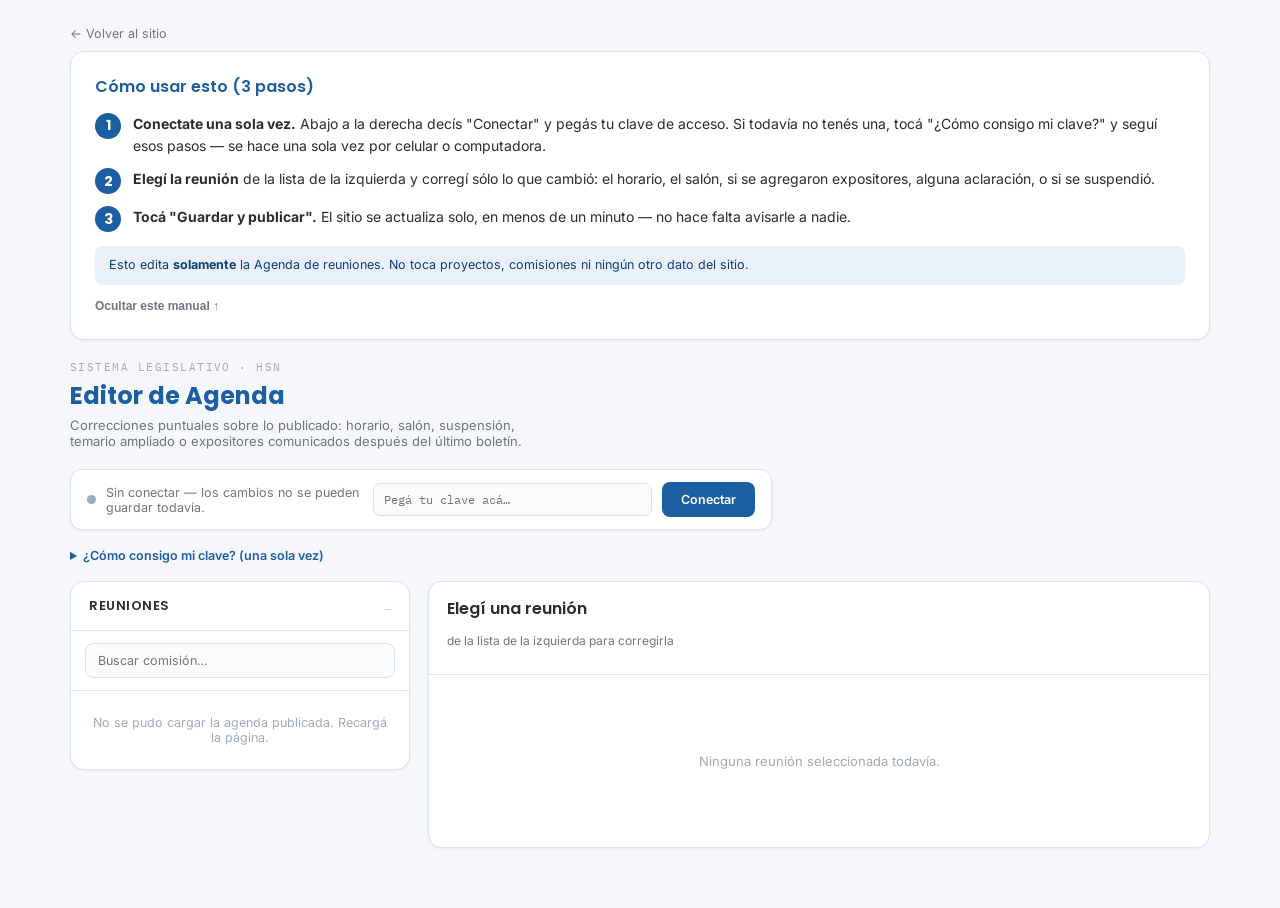
==== editor.html @ 6c1746e4 "feat(agenda): editor.html para corregir la agenda sin tocar código, sin pasar por Claude - data/agen" ====
<!DOCTYPE html>
<html lang="es">
<head>
<meta charset="UTF-8">
<meta name="viewport" content="width=device-width, initial-scale=1.0">
<title>Editor de Agenda &middot; HSN</title>
<link rel="stylesheet" href="https://fonts.googleapis.com/css2?family=Poppins:wght@600;700&family=Inter:wght@400;500;600&family=IBM+Plex+Mono:wght@500&display=swap">
<style>
:root{
  --bg:#F5F7FA;
  --surface:#FFFFFF;
  --surface-2:#FAFBFD;
  --border:#D6E4F0;
  --text:#2C2C2C;
  --text-muted:#6b7785;
  --text-faint:#9aacbd;
  --accent:#1B5EA2;
  --accent-soft:#EAF0FA;
  --accent-strong:#0d3f73;
  --warn:#C2650C;
  --warn-soft:#FBEADD;
  --ok:#0d7a4a;
  --ok-soft:#DCF0E8;
  --danger:#b42318;
  --danger-soft:#FBE7E5;
  --shadow:0 1px 3px rgba(20,40,70,0.06);
  --shadow-lift:0 10px 30px -14px rgba(20,50,90,0.28);
}
*{box-sizing:border-box}
body{background:var(--bg);color:var(--text);font-family:'Inter',system-ui,sans-serif;margin:0}
.wrap{max-width:1180px;margin:0 auto;padding:22px 20px 60px}

/* ── Manual (MUY sencillo) ── */
.manual{background:var(--surface);border:1px solid var(--border);border-radius:14px;padding:22px 24px;box-shadow:var(--shadow);margin-bottom:20px}
.manual h2{font-family:'Poppins',sans-serif;font-size:16px;font-weight:600;color:var(--accent);margin:0 0 14px}
.manual-steps{list-style:none;margin:0;padding:0;display:flex;flex-direction:column;gap:12px}
.manual-steps li{display:flex;gap:12px;align-items:flex-start;font-size:14px;line-height:1.55}
.manual-num{font-family:'Poppins',sans-serif;font-weight:700;font-size:14px;color:#fff;background:var(--accent);width:26px;height:26px;border-radius:50%;display:flex;align-items:center;justify-content:center;flex-shrink:0}
.manual-steps b{color:var(--text)}
.manual-steps a{color:var(--accent);font-weight:600}
.manual-note{margin-top:14px;padding:10px 14px;background:var(--accent-soft);border-radius:8px;font-size:12.5px;color:var(--accent-strong);line-height:1.5}
.manual-collapse{margin-top:10px;background:none;border:none;color:var(--text-muted);font-size:12px;font-weight:600;cursor:pointer;padding:4px 0}

/* ── Header ── */
.topbar{display:flex;align-items:flex-start;justify-content:space-between;gap:20px;flex-wrap:wrap;margin-bottom:18px}
.brand-eyebrow{font-family:'IBM Plex Mono',monospace;font-size:10.5px;letter-spacing:.14em;text-transform:uppercase;color:var(--text-faint);margin:0 0 4px}
h1{font-family:'Poppins',sans-serif;font-size:24px;font-weight:700;color:var(--accent);margin:0 0 4px}
.subtitle{font-size:13px;color:var(--text-muted);margin:0;max-width:60ch}

/* ── Conexión ── */
.conn-box{background:var(--surface);border:1px solid var(--border);border-radius:12px;padding:12px 16px;box-shadow:var(--shadow);display:flex;align-items:center;gap:10px;flex-wrap:wrap;min-width:280px}
.conn-dot{width:9px;height:9px;border-radius:50%;background:var(--text-faint);flex-shrink:0}
.conn-dot.on{background:var(--ok);box-shadow:0 0 0 3px var(--ok-soft)}
.conn-dot.err{background:var(--danger);box-shadow:0 0 0 3px var(--danger-soft)}
.conn-text{font-size:12.5px;color:var(--text-muted);flex:1}
.conn-text b{color:var(--text)}
.conn-box input[type=password]{flex:1;min-width:180px;padding:8px 10px;border:1.5px solid var(--border);border-radius:7px;font-family:'IBM Plex Mono',monospace;font-size:12px;background:var(--surface-2);color:var(--text)}
.conn-box .btn{white-space:nowrap}
.conn-forget{background:none;border:none;color:var(--text-faint);font-size:11px;text-decoration:underline;cursor:pointer}

/* ── Layout ── */
.board{display:grid;grid-template-columns:340px 1fr;gap:18px;align-items:start}
@media(max-width:880px){.board{grid-template-columns:1fr}}
.panel{background:var(--surface);border:1px solid var(--border);border-radius:14px;box-shadow:var(--shadow);overflow:hidden}
.panel-head{padding:14px 18px;border-bottom:1px solid var(--border);display:flex;align-items:center;justify-content:space-between;gap:10px}
.panel-head h2{font-family:'Poppins',sans-serif;font-size:13px;font-weight:600;color:var(--text);margin:0;text-transform:uppercase;letter-spacing:.04em}
.panel-count{font-family:'IBM Plex Mono',monospace;font-size:11px;color:var(--text-faint)}

.search-row{padding:12px 14px;border-bottom:1px solid var(--border)}
.search-row input{width:100%;padding:9px 12px;border:1.5px solid var(--border);border-radius:8px;background:var(--surface-2);color:var(--text);font-family:inherit;font-size:12.5px;outline:none}
.search-row input:focus{border-color:var(--accent)}
.rlist{max-height:640px;overflow-y:auto}
.rgroup-label{font-size:10px;font-weight:700;text-transform:uppercase;letter-spacing:.08em;color:var(--text-faint);padding:12px 16px 6px}
.ritem{width:100%;text-align:left;background:none;border:none;border-left:3px solid transparent;padding:10px 16px 10px 13px;cursor:pointer;display:flex;flex-direction:column;gap:4px;font-family:inherit;color:var(--text)}
.ritem:hover{background:var(--surface-2)}
.ritem.active{background:var(--accent-soft);border-left-color:var(--accent)}
.ritem-top{display:flex;align-items:center;justify-content:space-between;gap:8px}
.ritem-hora{font-family:'IBM Plex Mono',monospace;font-size:11.5px;font-weight:500;color:var(--text-muted)}
.ritem.active .ritem-hora{color:var(--accent)}
.ritem-com{font-size:12.5px;font-weight:600;line-height:1.3}
.chip{display:inline-flex;align-items:center;gap:4px;font-size:9.5px;font-weight:700;text-transform:uppercase;letter-spacing:.03em;padding:2px 7px;border-radius:20px;white-space:nowrap;flex-shrink:0}
.chip-pend{background:var(--warn-soft);color:var(--warn)}
.chip-ok{background:var(--ok-soft);color:var(--ok)}
.chip-live{background:var(--accent-soft);color:var(--accent)}
.chip-dot{width:5px;height:5px;border-radius:50%;background:currentColor}
.list-empty{padding:24px 16px;text-align:center;font-size:12.5px;color:var(--text-faint)}

.editor-head{display:flex;align-items:flex-start;justify-content:space-between;gap:14px;flex-wrap:wrap}
.editor-title{font-family:'Poppins',sans-serif;font-size:16px;font-weight:600;color:var(--text);margin:0 0 3px}
.editor-meta{font-size:12px;color:var(--text-muted)}
.editor-meta code{font-family:'IBM Plex Mono',monospace;background:var(--surface-2);border:1px solid var(--border);border-radius:5px;padding:1px 6px;font-size:11px}
.editor-body{padding:18px}
.editor-placeholder{padding:60px 24px;text-align:center;color:var(--text-faint);font-size:13px}
.field-grid{display:grid;grid-template-columns:1fr 1fr;gap:14px 16px;margin-bottom:18px}
@media(max-width:560px){.field-grid{grid-template-columns:1fr}}
.field{display:flex;flex-direction:column;gap:6px}
.field.span2{grid-column:1/-1}
.field label{font-size:11px;font-weight:700;text-transform:uppercase;letter-spacing:.05em;color:var(--text-muted);display:flex;align-items:center;gap:6px}
.field .was{font-family:'IBM Plex Mono',monospace;font-weight:400;text-transform:none;letter-spacing:0;color:var(--text-faint);font-size:10.5px}
.field input[type=text],.field input[type=time],.field textarea,.field select{width:100%;padding:9px 11px;border:1.5px solid var(--border);border-radius:8px;background:var(--surface-2);color:var(--text);font-family:inherit;font-size:13px;outline:none;transition:border-color .15s}
.field input:focus,.field textarea:focus,.field select:focus{border-color:var(--accent)}
.field textarea{resize:vertical;min-height:64px;line-height:1.5;font-family:inherit}
.field-hint{font-size:10.5px;color:var(--text-faint)}

.toggle-row{display:flex;align-items:center;justify-content:space-between;background:var(--surface-2);border:1.5px solid var(--border);border-radius:10px;padding:11px 14px}
.toggle-row.danger-active{background:var(--danger-soft);border-color:var(--danger)}
.toggle-label{font-size:13px;font-weight:600}
.toggle-sub{font-size:11px;color:var(--text-muted);margin-top:2px}
.switch{position:relative;width:38px;height:22px;flex-shrink:0}
.switch input{opacity:0;width:0;height:0}
.switch-track{position:absolute;inset:0;background:var(--border);border-radius:20px;cursor:pointer;transition:background .15s}
.switch-track::after{content:'';position:absolute;width:16px;height:16px;left:3px;top:3px;background:var(--surface);border-radius:50%;transition:transform .15s;box-shadow:0 1px 2px rgba(0,0,0,0.25)}
.switch input:checked+.switch-track{background:var(--danger)}
.switch input:checked+.switch-track::after{transform:translateX(16px)}

.diff-box{background:var(--surface-2);border:1px dashed var(--border);border-radius:10px;padding:12px 14px;margin-bottom:16px;font-size:12px}
.diff-title{font-size:10px;font-weight:700;text-transform:uppercase;letter-spacing:.06em;color:var(--text-faint);margin-bottom:8px}
.diff-row{display:flex;gap:8px;align-items:baseline;padding:3px 0;font-family:'IBM Plex Mono',monospace;font-size:11.5px;flex-wrap:wrap}
.diff-row .k{color:var(--text-muted);min-width:80px;flex-shrink:0}
.diff-old{color:var(--danger);text-decoration:line-through;opacity:.75}
.diff-new{color:var(--ok);font-weight:600}
.diff-empty{color:var(--text-faint);font-style:italic}

.editor-actions{display:flex;align-items:center;gap:10px;justify-content:flex-end;padding-top:14px;border-top:1px solid var(--border);flex-wrap:wrap}
.save-status{font-size:12px;color:var(--text-muted);margin-right:auto}
.save-status.err{color:var(--danger);font-weight:600}
.save-status.ok{color:var(--ok);font-weight:600}
.btn{font-family:inherit;font-size:12.5px;font-weight:600;padding:9px 18px;border-radius:8px;cursor:pointer;border:1.5px solid transparent;transition:all .15s}
.btn-ghost{background:none;border-color:var(--border);color:var(--text-muted)}
.btn-ghost:hover{border-color:var(--text-faint);color:var(--text)}
.btn-primary{background:var(--accent);color:#fff}
.btn-primary:hover{background:var(--accent-strong)}
.btn-primary:disabled{background:var(--border);color:var(--text-faint);cursor:not-allowed}

.toast{position:fixed;left:50%;bottom:26px;transform:translateX(-50%) translateY(20px);background:var(--accent-strong);color:#fff;padding:12px 20px;border-radius:10px;font-size:13px;font-weight:600;box-shadow:var(--shadow-lift);opacity:0;pointer-events:none;transition:all .25s;display:flex;align-items:center;gap:10px;z-index:50;max-width:90vw}
.toast.show{opacity:1;transform:translateX(-50%) translateY(0)}
.toast.err{background:var(--danger)}
.toast-dot{width:7px;height:7px;border-radius:50%;background:#8DE38F;flex-shrink:0}
.toast.err .toast-dot{background:#fff}

.back-link{display:inline-flex;align-items:center;gap:6px;font-size:12.5px;color:var(--text-muted);text-decoration:none;margin-bottom:10px}
.back-link:hover{color:var(--accent)}
</style>
</head>
<body>
<div class="wrap">

  <a class="back-link" href="index.html">&larr; Volver al sitio</a>

  <div class="manual" id="manual">
    <h2>Cómo usar esto (3 pasos)</h2>
    <ol class="manual-steps">
      <li><span class="manual-num">1</span><div><b>Conectate una sola vez.</b> Abajo a la derecha decís "Conectar" y pegás tu clave de acceso. Si todavía no tenés una, tocá "¿Cómo consigo mi clave?" y seguí esos pasos — se hace una sola vez por celular o computadora.</div></li>
      <li><span class="manual-num">2</span><div><b>Elegí la reunión</b> de la lista de la izquierda y corregí sólo lo que cambió: el horario, el salón, si se agregaron expositores, alguna aclaración, o si se suspendió.</div></li>
      <li><span class="manual-num">3</span><div><b>Tocá "Guardar y publicar".</b> El sitio se actualiza solo, en menos de un minuto — no hace falta avisarle a nadie.</div></li>
    </ol>
    <div class="manual-note">Esto edita <b>solamente</b> la Agenda de reuniones. No toca proyectos, comisiones ni ningún otro dato del sitio.</div>
    <button class="manual-collapse" id="manual-toggle">Ocultar este manual &uarr;</button>
  </div>

  <div class="topbar">
    <div>
      <p class="brand-eyebrow">Sistema Legislativo · HSN</p>
      <h1>Editor de Agenda</h1>
      <p class="subtitle">Correcciones puntuales sobre lo publicado: horario, salón, suspensión, temario ampliado o expositores comunicados después del último boletín.</p>
    </div>
    <div class="conn-box" id="conn-box">
      <span class="conn-dot" id="conn-dot"></span>
      <span class="conn-text" id="conn-text">Sin conectar &mdash; los cambios no se pueden guardar todavía.</span>
      <input type="password" id="conn-token" placeholder="Pegá tu clave acá…">
      <button class="btn btn-primary" id="conn-btn">Conectar</button>
    </div>
  </div>

  <details style="margin-bottom:18px">
    <summary style="cursor:pointer;font-size:12.5px;color:var(--accent);font-weight:600">¿Cómo consigo mi clave? (una sola vez)</summary>
    <div style="background:var(--surface);border:1px solid var(--border);border-radius:12px;padding:16px 20px;margin-top:8px;font-size:13px;line-height:1.7">
      <ol style="margin:0;padding-left:18px">
        <li>Pedile a Mariano el link para crear tu clave de acceso (o que te la genere y te la pase él mismo — es la forma más simple).</li>
        <li>Si te toca crearla vos: entrá a <a href="https://github.com/settings/personal-access-tokens/new" target="_blank" rel="noopener">github.com/settings/personal-access-tokens/new</a> con la cuenta de GitHub de Mariano, elegí "Only select repositories" &rarr; <code>hsn-sistema-legislativo</code>, y en Permissions &rarr; Contents elegí "Read and write". Generá la clave y copiala.</li>
        <li>Pegala arriba a la derecha, donde dice "Pegá tu clave acá", y tocá Conectar. Queda guardada sólo en este navegador — no se comparte con nadie ni con Claude.</li>
      </ol>
    </div>
  </details>

  <div class="board">

    <div class="panel">
      <div class="panel-head">
        <h2>Reuniones</h2>
        <span class="panel-count" id="rcount">&hellip;</span>
      </div>
      <div class="search-row">
        <input type="text" id="rsearch" placeholder="Buscar comisión…">
      </div>
      <div class="rlist" id="rlist"><div class="list-empty">Cargando agenda publicada&hellip;</div></div>
    </div>

    <div class="panel">
      <div class="panel-head editor-head" id="editor-head">
        <div>
          <p class="editor-title">Elegí una reunión</p>
          <p class="editor-meta">de la lista de la izquierda para corregirla</p>
        </div>
      </div>
      <div class="editor-body" id="editor-body">
        <div class="editor-placeholder">Ninguna reunión seleccionada todavía.</div>
      </div>
    </div>

  </div>

</div>

<div class="toast" id="toast"><span class="toast-dot"></span><span id="toast-text"></span></div>

<script>
var REPO_OWNER = 'bonifaciomariano';
var REPO_NAME = 'hsn-sistema-legislativo';
var REPO = REPO_OWNER + '/' + REPO_NAME;
var RAW_BASE = 'https://raw.githubusercontent.com/' + REPO + '/main/';
var API_BASE = 'https://api.github.com/repos/' + REPO + '/contents/';
var TOKEN_KEY = 'hsn_editor_token';
var AUTOR_KEY = 'hsn_editor_autor';

var reuniones = [];      // crudas, de data/agenda.json
var overridesData = null; // objeto completo de data/agenda_overrides.json (para reescribir)
var overridesIdx = {};    // clave -> override
var seleccion = null;     // reunión cruda seleccionada
var overridesSha = null;

function claveDe(r){ return (r.fecha||'') + '|' + (r.hora||'') + '|' + (r.comisiones||[]).join(','); }

function esc(s){
  return String(s==null?'':s).replace(/[&<>"']/g, function(c){
    return {'&':'&amp;','<':'&lt;','>':'&gt;','"':'&quot;',"'":'&#39;'}[c];
  });
}

/* ── Conexión (token guardado sólo en este navegador) ── */
function token(){ return localStorage.getItem(TOKEN_KEY) || ''; }
function setConn(state, text){
  var dot = document.getElementById('conn-dot');
  dot.className = 'conn-dot' + (state==='on'?' on':state==='err'?' err':'');
  document.getElementById('conn-text').textContent = text;
}
function refrescarConn(){
  var box = document.getElementById('conn-box');
  if(token()){
    box.querySelector('#conn-token').style.display='none';
    box.querySelector('#conn-btn').textContent='Olvidar clave';
    box.querySelector('#conn-btn').className='btn btn-ghost';
  }else{
    box.querySelector('#conn-token').style.display='';
    box.querySelector('#conn-btn').textContent='Conectar';
    box.querySelector('#conn-btn').className='btn btn-primary';
    setConn('off','Sin conectar — los cambios no se pueden guardar todavía.');
  }
}
document.getElementById('conn-btn').addEventListener('click', function(){
  if(token()){
    localStorage.removeItem(TOKEN_KEY);
    refrescarConn();
    return;
  }
  var t = document.getElementById('conn-token').value.trim();
  if(!t)return;
  setConn('off','Comprobando…');
  fetch('https://api.github.com/repos/' + REPO, {headers:{Authorization:'Bearer '+t}}).then(function(r){
    if(!r.ok)throw new Error('bad');
    localStorage.setItem(TOKEN_KEY, t);
    refrescarConn();
    setConn('on','Conectado. Ya podés guardar cambios.');
  }).catch(function(){
    setConn('err','Esa clave no funcionó. Revisala e intentá de nuevo.');
  });
});
refrescarConn();
if(token())setConn('on','Conectado. Ya podés guardar cambios.');

document.getElementById('manual-toggle').addEventListener('click', function(){
  var steps = document.querySelectorAll('#manual .manual-steps, #manual .manual-note');
  var hidden = steps[0].style.display==='none';
  steps.forEach(function(el){el.style.display = hidden?'':'none';});
  this.textContent = hidden ? 'Ocultar este manual ↑' : 'Mostrar el manual ↓';
});

/* ── Carga de datos publicados (lectura pública, sin token) ── */
function cargarDatos(){
  Promise.all([
    fetch(RAW_BASE + 'data/agenda.json', {cache:'no-store'}).then(function(r){return r.ok?r.json():{reuniones:[]}}),
    fetch(RAW_BASE + 'data/agenda_overrides.json', {cache:'no-store'}).then(function(r){return r.ok?r.json():{overrides:[]}})
  ]).then(function(res){
    var agenda = res[0];
    reuniones = (agenda && agenda.reuniones) || [];
    overridesData = res[1] && res[1].overrides ? res[1] : {overrides:[]};
    overridesIdx = {};
    overridesData.overrides.forEach(function(o){
      overridesIdx[claveDe(o)] = o;
    });
    renderLista();
  }).catch(function(err){
    document.getElementById('rlist').innerHTML = '<div class="list-empty">No se pudo cargar la agenda publicada. Recargá la página.</div>';
  });
}

function parseFechaDDMM(fecha){
  // 'DD/MM' -> Date del año en curso (suficiente para ordenar/agrupar)
  var p = (fecha||'').split('/');
  if(p.length!==2)return null;
  var d = new Date();
  d.setMonth(parseInt(p[1],10)-1, parseInt(p[0],10));
  d.setHours(0,0,0,0);
  return d;
}

function renderLista(){
  var q = (document.getElementById('rsearch').value||'').toLowerCase();
  var hoy = new Date(); hoy.setHours(0,0,0,0);
  var filtradas = reuniones.filter(function(r){
    if(!q)return true;
    var texto = (r.comisiones||[]).join(' ').toLowerCase();
    return texto.indexOf(q)>=0;
  });
  var futuras = [], pasadas = [];
  filtradas.forEach(function(r){
    var d = parseFechaDDMM(r.fecha);
    (d && d<hoy ? pasadas : futuras).push(r);
  });
  futuras.sort(function(a,b){
    var da = parseFechaDDMM(a.fecha), db = parseFechaDDMM(b.fecha);
    if(da && db && da.getTime()!==db.getTime())return da-db;
    return (a.hora||'').localeCompare(b.hora||'');
  });
  pasadas.sort(function(a,b){
    var da = parseFechaDDMM(a.fecha), db = parseFechaDDMM(b.fecha);
    if(da && db && da.getTime()!==db.getTime())return db-da;
    return (a.hora||'').localeCompare(b.hora||'');
  });
  filtradas = futuras.concat(pasadas);
  document.getElementById('rcount').textContent = filtradas.length + (overridesData?(' · '+overridesData.overrides.length+' editadas'):'');

  var grupos = {};
  var orden = [];
  filtradas.forEach(function(r){
    var d = parseFechaDDMM(r.fecha);
    var label = d ? (d.getTime()===hoy.getTime() ? 'Hoy · '+r.fecha : (d<hoy ? 'Pasadas' : r.fecha)) : 'Sin fecha';
    if(!grupos[label]){grupos[label]=[];orden.push(label);}
    grupos[label].push(r);
  });

  var html = '';
  if(!filtradas.length)html = '<div class="list-empty">Sin resultados.</div>';
  orden.forEach(function(label){
    html += '<div class="rgroup-label">'+esc(label)+'</div>';
    grupos[label].forEach(function(r){
      var clave = claveDe(r);
      var o = overridesIdx[clave];
      var chip = o
        ? '<span class="chip chip-ok"><span class="chip-dot"></span>Editada</span>'
        : '<span class="chip chip-live"><span class="chip-dot"></span>Publicada</span>';
      var activa = seleccion && claveDe(seleccion)===clave;
      html += '<button class="ritem'+(activa?' active':'')+'" data-clave="'+esc(clave)+'">'
        +'<div class="ritem-top"><span class="ritem-hora">'+esc(o&&o.hora_nueva?o.hora_nueva:r.hora)+' h</span>'+chip+'</div>'
        +'<div class="ritem-com">'+esc((r.comisiones||[]).map(function(c){return titleCase(c)}).join(' · '))+'</div>'
        +'</button>';
    });
  });
  document.getElementById('rlist').innerHTML = html;
  document.querySelectorAll('.ritem').forEach(function(btn){
    btn.addEventListener('click', function(){ seleccionar(btn.getAttribute('data-clave')); });
  });
}
document.getElementById('rsearch').addEventListener('input', renderLista);

var TITLECASE_PARTICULAS = {'y':1,'e':1,'de':1,'del':1,'la':1,'las':1,'los':1};
function titleCase(s){
  s=(s||'').toLowerCase();
  return s.split(' ').map(function(w,i){
    var limpio = w.replace(/[.,;]/g,'');
    if(i>0 && TITLECASE_PARTICULAS[limpio])return w;
    return w.charAt(0).toUpperCase()+w.slice(1);
  }).join(' ');
}

function seleccionar(clave){
  seleccion = reuniones.find(function(r){return claveDe(r)===clave});
  renderLista();
  renderEditor();
}

function renderEditor(){
  if(!seleccion){
    document.getElementById('editor-head').innerHTML = '<div><p class="editor-title">Elegí una reunión</p><p class="editor-meta">de la lista de la izquierda para corregirla</p></div>';
    document.getElementById('editor-body').innerHTML = '<div class="editor-placeholder">Ninguna reunión seleccionada todavía.</div>';
    return;
  }
  var r = seleccion;
  var o = overridesIdx[claveDe(r)] || {};
  var coms = (r.comisiones||[]).map(titleCase).join(' · ');

  document.getElementById('editor-head').innerHTML =
    '<div><p class="editor-title">'+esc(coms)+'</p>'
    +'<p class="editor-meta">'+esc(r.dia||'')+' '+esc(r.fecha)+' &middot; publicada en <code>boletín '+esc(r.boletin_numero||'?')+'</code></p></div>';

  var salones = ['AZUL','ILLIA','FRONDIZI - MORENO','EVA PERÓN','C.P.M.'];
  if(r.salon && salones.indexOf(r.salon)<0)salones.unshift(r.salon);
  var salonOpts = '<option value="">(sin cambio — '+esc(r.salon||'?')+')</option>'
    + salones.map(function(s){return '<option value="'+esc(s)+'"'+(o.salon_nuevo===s?' selected':'')+'>'+esc(titleCase(s))+'</option>'}).join('');

  document.getElementById('editor-body').innerHTML =
    '<div class="field-grid">'
    +'<div class="field"><label>Hora <span class="was">— publicada: '+esc(r.hora)+'</span></label>'
    +'<input type="time" id="f-hora" value="'+esc(o.hora_nueva||'')+'"></div>'
    +'<div class="field"><label>Salón <span class="was">— publicado: '+esc(titleCase(r.salon||'?'))+'</span></label>'
    +'<select id="f-salon">'+salonOpts+'</select></div>'
    +'<div class="field span2"><label>Expositores agregados después del boletín</label>'
    +'<textarea id="f-exp" placeholder="Ej.: Lic. Nombre Apellido, cargo…">'+esc(o.expositores_extra||'')+'</textarea>'
    +'<span class="field-hint">Se agrega debajo de lo publicado, no lo reemplaza.</span></div>'
    +'<div class="field span2"><label>Aclaración / temario ampliado</label>'
    +'<textarea id="f-nota" placeholder="Texto libre que se muestra como aviso arriba del temario…">'+esc(o.nota||'')+'</textarea></div>'
    +'<div class="field span2"><div class="toggle-row" id="susp-row">'
    +'<div><div class="toggle-label">Marcar como suspendida</div>'
    +'<div class="toggle-sub">Se muestra tachada y no cuenta como reunión del día</div></div>'
    +'<label class="switch"><input type="checkbox" id="f-susp"'+(o.suspendida?' checked':'')+'><span class="switch-track"></span></label>'
    +'</div></div>'
    +'</div>'
    +'<div class="diff-box"><div class="diff-title">Se va a publicar</div><div id="diff-list"></div></div>'
    +'<div class="editor-actions">'
    +'<span class="save-status" id="save-status"></span>'
    +'<button class="btn btn-ghost" id="btn-cancel">Descartar cambios</button>'
    +'<button class="btn btn-primary" id="btn-save">Guardar y publicar</button>'
    +'</div>';

  document.getElementById('susp-row').classList.toggle('danger-active', !!o.suspendida);
  ['f-hora','f-salon','f-exp','f-nota','f-susp'].forEach(function(id){
    document.getElementById(id).addEventListener('input', actualizarDiff);
    document.getElementById(id).addEventListener('change', function(){
      if(id==='f-susp')document.getElementById('susp-row').classList.toggle('danger-active', this.checked);
      actualizarDiff();
    });
  });
  document.getElementById('btn-cancel').addEventListener('click', function(){ renderEditor(); });
  document.getElementById('btn-save').addEventListener('click', guardar);
  actualizarDiff();
}

function leerFormulario(){
  return {
    hora_nueva: document.getElementById('f-hora').value || null,
    salon_nuevo: document.getElementById('f-salon').value || null,
    expositores_extra: document.getElementById('f-exp').value.trim() || null,
    nota: document.getElementById('f-nota').value.trim() || null,
    suspendida: document.getElementById('f-susp').checked
  };
}

function actualizarDiff(){
  var r = seleccion, f = leerFormulario();
  var rows = [];
  if(f.hora_nueva && f.hora_nueva!==r.hora)rows.push(diffRow('hora', r.hora, f.hora_nueva));
  if(f.salon_nuevo && f.salon_nuevo!==r.salon)rows.push(diffRow('salón', titleCase(r.salon), titleCase(f.salon_nuevo)));
  if(f.expositores_extra)rows.push('<div class="diff-row"><span class="k">expositores</span><span class="diff-new">+ texto agregado</span></div>');
  if(f.nota)rows.push('<div class="diff-row"><span class="k">nota</span><span class="diff-new">+ aclaración agregada</span></div>');
  if(f.suspendida)rows.push('<div class="diff-row"><span class="k">estado</span><span class="diff-new" style="color:var(--danger)">&rarr; suspendida</span></div>');
  document.getElementById('diff-list').innerHTML = rows.length ? rows.join('') : '<div class="diff-empty">Sin cambios todavía</div>';
  document.getElementById('btn-save').disabled = !rows.length;
}
function diffRow(k,oldV,newV){
  return '<div class="diff-row"><span class="k">'+esc(k)+'</span><span class="diff-old">'+esc(oldV)+'</span><span class="diff-new">&rarr; '+esc(newV)+'</span></div>';
}

function b64EncodeUtf8(str){
  return btoa(unescape(encodeURIComponent(str)));
}
function b64DecodeUtf8(str){
  return decodeURIComponent(escape(atob(str)));
}

function guardar(){
  if(!token()){
    mostrarToast('Conectate primero (arriba a la derecha) para poder guardar.', true);
    return;
  }
  var r = seleccion, f = leerFormulario();
  var statusEl = document.getElementById('save-status');
  var btn = document.getElementById('btn-save');
  btn.disabled = true;
  statusEl.textContent = 'Guardando…';
  statusEl.className = 'save-status';

  var headers = {Authorization:'Bearer '+token(), Accept:'application/vnd.github+json'};

  fetch(API_BASE + 'data/agenda_overrides.json', {headers:headers, cache:'no-store'})
    .then(function(resp){
      if(!resp.ok)throw new Error('No se pudo leer el archivo actual (' + resp.status + ')');
      return resp.json();
    })
    .then(function(file){
      var actual = JSON.parse(b64DecodeUtf8(file.content.replace(/\n/g,'')));
      var clave = claveDe(r);
      var nuevos = actual.overrides.filter(function(o){ return claveDe(o)!==clave; });
      var autor = localStorage.getItem(AUTOR_KEY) || prompt('¿Tu nombre? (para dejar registro de quién corrigió esto)') || 'Sin identificar';
      localStorage.setItem(AUTOR_KEY, autor);
      nuevos.push({
        fecha: r.fecha, hora: r.hora, comisiones: r.comisiones,
        hora_nueva: f.hora_nueva, salon_nuevo: f.salon_nuevo,
        expositores_extra: f.expositores_extra, nota: f.nota,
        suspendida: f.suspendida,
        actualizado: new Date().toISOString(),
        actualizado_por: autor
      });
      actual.overrides = nuevos;
      var contenido = JSON.stringify(actual, null, 2) + '\n';
      var coms = (r.comisiones||[]).map(titleCase).join(' · ');
      return fetch(API_BASE + 'data/agenda_overrides.json', {
        method:'PUT', headers: Object.assign({'Content-Type':'application/json'}, headers),
        body: JSON.stringify({
          message: 'Editor de agenda: ' + coms + ' (' + r.fecha + ' ' + r.hora + ')',
          content: b64EncodeUtf8(contenido),
          sha: file.sha,
          branch: 'main'
        })
      });
    })
    .then(function(resp){
      if(!resp.ok)return resp.json().then(function(e){throw new Error(e.message||('Error ' + resp.status))});
      statusEl.textContent = 'Guardado.';
      statusEl.className = 'save-status ok';
      mostrarToast('Guardado — el sitio se actualiza solo en menos de un minuto.', false);
      cargarDatos();
    })
    .catch(function(err){
      statusEl.textContent = 'No se pudo guardar: ' + err.message;
      statusEl.className = 'save-status err';
      mostrarToast('No se pudo guardar. ' + err.message, true);
    })
    .finally(function(){ btn.disabled = false; });
}

function mostrarToast(msg, esError){
  var t = document.getElementById('toast');
  document.getElementById('toast-text').textContent = msg;
  t.className = 'toast show' + (esError?' err':'');
  setTimeout(function(){ t.className = 'toast' + (esError?' err':''); }, 4200);
}

cargarDatos();
</script>
</body>
</html>
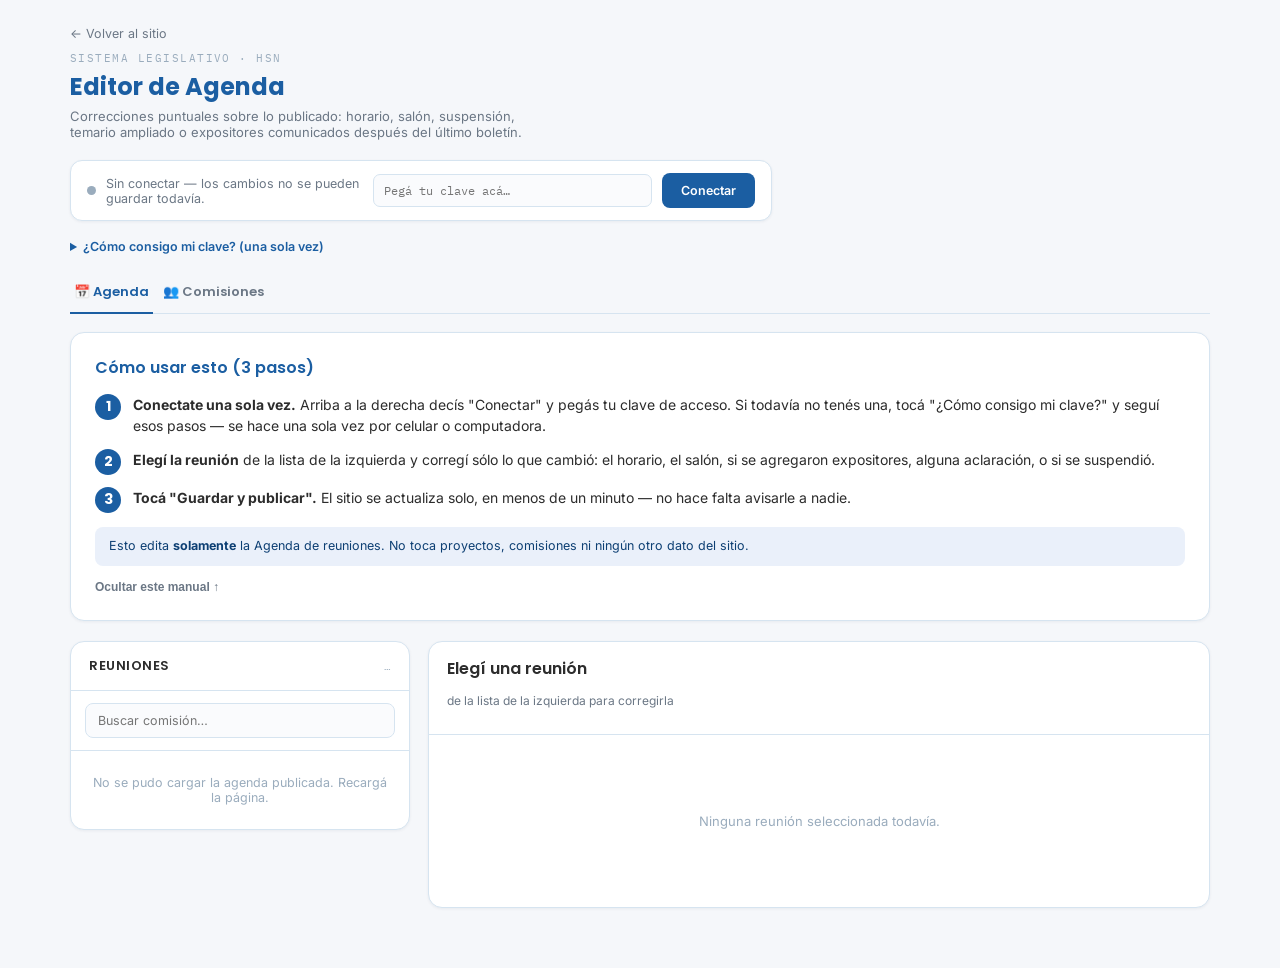
==== commit 218505f0: "feat(editor,agenda): editor de integrantes por comisión (con DPP de respaldo), banner de Plenaria en" ====
--- a/editor.html
+++ b/editor.html
@@ -140,6 +140,26 @@
 
 .back-link{display:inline-flex;align-items:center;gap:6px;font-size:12.5px;color:var(--text-muted);text-decoration:none;margin-bottom:10px}
 .back-link:hover{color:var(--accent)}
+
+/* ── Tabs de sección (Agenda / Comisiones) ── */
+.top-tabs{display:flex;gap:6px;margin-bottom:18px;border-bottom:1.5px solid var(--border)}
+.top-tab{font-family:'Poppins',sans-serif;font-size:13px;font-weight:600;color:var(--text-muted);background:none;border:none;border-bottom:2.5px solid transparent;padding:10px 4px;margin-bottom:-1.5px;cursor:pointer}
+.top-tab.active{color:var(--accent);border-bottom-color:var(--accent)}
+
+/* ── Comisiones: roster ── */
+.roster-row{display:flex;align-items:center;justify-content:space-between;gap:10px;padding:9px 16px;border-bottom:1px solid var(--border-soft,var(--border))}
+.roster-row:last-child{border-bottom:none}
+.roster-nombre{font-size:13px;font-weight:600}
+.roster-meta{font-size:11px;color:var(--text-muted)}
+.roster-dpp{font-family:'IBM Plex Mono',monospace;font-size:10.5px;color:var(--text-faint)}
+.roster-actions{display:flex;gap:6px;flex-shrink:0}
+.roster-actions button{font-family:inherit;font-size:11px;font-weight:600;padding:5px 10px;border-radius:6px;border:1.5px solid var(--border);background:var(--surface);color:var(--text-muted);cursor:pointer}
+.roster-actions button:hover{border-color:var(--accent);color:var(--accent)}
+.roster-actions button.danger:hover{border-color:var(--danger);color:var(--danger)}
+.accion-panel{margin:14px 18px;background:var(--surface-2);border:1.5px solid var(--accent);border-radius:10px;padding:16px}
+.accion-panel h3{font-family:'Poppins',sans-serif;font-size:13px;font-weight:600;color:var(--accent);margin:0 0 12px}
+.accion-panel .field{margin-bottom:12px}
+.accion-panel .field:last-of-type{margin-bottom:0}
 </style>
 </head>
 <body>
@@ -147,22 +167,11 @@
 
   <a class="back-link" href="index.html">&larr; Volver al sitio</a>
 
-  <div class="manual" id="manual">
-    <h2>Cómo usar esto (3 pasos)</h2>
-    <ol class="manual-steps">
-      <li><span class="manual-num">1</span><div><b>Conectate una sola vez.</b> Abajo a la derecha decís "Conectar" y pegás tu clave de acceso. Si todavía no tenés una, tocá "¿Cómo consigo mi clave?" y seguí esos pasos — se hace una sola vez por celular o computadora.</div></li>
-      <li><span class="manual-num">2</span><div><b>Elegí la reunión</b> de la lista de la izquierda y corregí sólo lo que cambió: el horario, el salón, si se agregaron expositores, alguna aclaración, o si se suspendió.</div></li>
-      <li><span class="manual-num">3</span><div><b>Tocá "Guardar y publicar".</b> El sitio se actualiza solo, en menos de un minuto — no hace falta avisarle a nadie.</div></li>
-    </ol>
-    <div class="manual-note">Esto edita <b>solamente</b> la Agenda de reuniones. No toca proyectos, comisiones ni ningún otro dato del sitio.</div>
-    <button class="manual-collapse" id="manual-toggle">Ocultar este manual &uarr;</button>
-  </div>
-
   <div class="topbar">
     <div>
       <p class="brand-eyebrow">Sistema Legislativo · HSN</p>
-      <h1>Editor de Agenda</h1>
-      <p class="subtitle">Correcciones puntuales sobre lo publicado: horario, salón, suspensión, temario ampliado o expositores comunicados después del último boletín.</p>
+      <h1 id="page-h1">Editor de Agenda</h1>
+      <p class="subtitle" id="page-subtitle">Correcciones puntuales sobre lo publicado: horario, salón, suspensión, temario ampliado o expositores comunicados después del último boletín.</p>
     </div>
     <div class="conn-box" id="conn-box">
       <span class="conn-dot" id="conn-dot"></span>
@@ -183,29 +192,91 @@
     </div>
   </details>
 
-  <div class="board">
-
-    <div class="panel">
-      <div class="panel-head">
-        <h2>Reuniones</h2>
-        <span class="panel-count" id="rcount">&hellip;</span>
+  <div class="top-tabs">
+    <button class="top-tab active" id="tab-btn-agenda" onclick="mostrarVista('agenda')">&#128197; Agenda</button>
+    <button class="top-tab" id="tab-btn-comisiones" onclick="mostrarVista('comisiones')">&#128101; Comisiones</button>
+  </div>
+
+  <div id="view-agenda">
+
+    <div class="manual" id="manual">
+      <h2>Cómo usar esto (3 pasos)</h2>
+      <ol class="manual-steps">
+        <li><span class="manual-num">1</span><div><b>Conectate una sola vez.</b> Arriba a la derecha decís "Conectar" y pegás tu clave de acceso. Si todavía no tenés una, tocá "¿Cómo consigo mi clave?" y seguí esos pasos — se hace una sola vez por celular o computadora.</div></li>
+        <li><span class="manual-num">2</span><div><b>Elegí la reunión</b> de la lista de la izquierda y corregí sólo lo que cambió: el horario, el salón, si se agregaron expositores, alguna aclaración, o si se suspendió.</div></li>
+        <li><span class="manual-num">3</span><div><b>Tocá "Guardar y publicar".</b> El sitio se actualiza solo, en menos de un minuto — no hace falta avisarle a nadie.</div></li>
+      </ol>
+      <div class="manual-note">Esto edita <b>solamente</b> la Agenda de reuniones. No toca proyectos, comisiones ni ningún otro dato del sitio.</div>
+      <button class="manual-collapse" id="manual-toggle">Ocultar este manual &uarr;</button>
+    </div>
+
+    <div class="board">
+
+      <div class="panel">
+        <div class="panel-head">
+          <h2>Reuniones</h2>
+          <span class="panel-count" id="rcount">&hellip;</span>
+        </div>
+        <div class="search-row">
+          <input type="text" id="rsearch" placeholder="Buscar comisión…">
+        </div>
+        <div class="rlist" id="rlist"><div class="list-empty">Cargando agenda publicada&hellip;</div></div>
       </div>
-      <div class="search-row">
-        <input type="text" id="rsearch" placeholder="Buscar comisión…">
-      </div>
-      <div class="rlist" id="rlist"><div class="list-empty">Cargando agenda publicada&hellip;</div></div>
-    </div>
-
-    <div class="panel">
-      <div class="panel-head editor-head" id="editor-head">
-        <div>
-          <p class="editor-title">Elegí una reunión</p>
-          <p class="editor-meta">de la lista de la izquierda para corregirla</p>
+
+      <div class="panel">
+        <div class="panel-head editor-head" id="editor-head">
+          <div>
+            <p class="editor-title">Elegí una reunión</p>
+            <p class="editor-meta">de la lista de la izquierda para corregirla</p>
+          </div>
+        </div>
+        <div class="editor-body" id="editor-body">
+          <div class="editor-placeholder">Ninguna reunión seleccionada todavía.</div>
         </div>
       </div>
-      <div class="editor-body" id="editor-body">
-        <div class="editor-placeholder">Ninguna reunión seleccionada todavía.</div>
+
+    </div>
+
+  </div>
+
+  <div id="view-comisiones" style="display:none">
+
+    <div class="manual" id="manual-com">
+      <h2>Cómo usar esto (3 pasos)</h2>
+      <ol class="manual-steps">
+        <li><span class="manual-num">1</span><div><b>Conectate una sola vez</b> (arriba a la derecha) — es la misma clave que para Agenda.</div></li>
+        <li><span class="manual-num">2</span><div><b>Elegí la comisión</b> de la izquierda y, al lado del integrante que cambió, tocá "Reemplazar" o "Dar de baja" — o "Agregar integrante" si es alguien nuevo.</div></li>
+        <li><span class="manual-num">3</span><div><b>Completá el DPP</b> (el decreto/disposición que respalda el cambio, ej. <code>73/26</code>) y su fecha, y guardá. Sin DPP no se puede: es lo que justifica el cambio.</div></li>
+      </ol>
+      <div class="manual-note">Esto edita <b>solamente</b> los integrantes de las comisiones. No toca la Agenda ni ningún otro dato del sitio.</div>
+      <button class="manual-collapse" id="manual-com-toggle">Ocultar este manual &uarr;</button>
+    </div>
+
+    <div class="board">
+
+      <div class="panel">
+        <div class="panel-head">
+          <h2>Comisiones</h2>
+          <span class="panel-count" id="ccount">&hellip;</span>
+        </div>
+        <div class="search-row">
+          <input type="text" id="csearch" placeholder="Buscar comisión…">
+        </div>
+        <div class="rlist" id="clist"><div class="list-empty">Cargando comisiones publicadas&hellip;</div></div>
       </div>
+
+      <div class="panel">
+        <div class="panel-head editor-head" id="com-editor-head">
+          <div>
+            <p class="editor-title">Elegí una comisión</p>
+            <p class="editor-meta">de la lista de la izquierda para corregir sus integrantes</p>
+          </div>
+        </div>
+        <div class="editor-body" id="com-editor-body" style="padding:0">
+          <div class="editor-placeholder">Ninguna comisión seleccionada todavía.</div>
+        </div>
+      </div>
+
     </div>
 
   </div>
@@ -278,12 +349,28 @@
 refrescarConn();
 if(token())setConn('on','Conectado. Ya podés guardar cambios.');
 
-document.getElementById('manual-toggle').addEventListener('click', function(){
-  var steps = document.querySelectorAll('#manual .manual-steps, #manual .manual-note');
-  var hidden = steps[0].style.display==='none';
-  steps.forEach(function(el){el.style.display = hidden?'':'none';});
-  this.textContent = hidden ? 'Ocultar este manual ↑' : 'Mostrar el manual ↓';
-});
+function armarColapsoManual(manualId, toggleId){
+  document.getElementById(toggleId).addEventListener('click', function(){
+    var steps = document.querySelectorAll('#'+manualId+' .manual-steps, #'+manualId+' .manual-note');
+    var hidden = steps[0].style.display==='none';
+    steps.forEach(function(el){el.style.display = hidden?'':'none';});
+    this.textContent = hidden ? 'Ocultar este manual ↑' : 'Mostrar el manual ↓';
+  });
+}
+armarColapsoManual('manual','manual-toggle');
+armarColapsoManual('manual-com','manual-com-toggle');
+
+function mostrarVista(v){
+  document.getElementById('view-agenda').style.display = v==='agenda'?'':'none';
+  document.getElementById('view-comisiones').style.display = v==='comisiones'?'':'none';
+  document.getElementById('tab-btn-agenda').classList.toggle('active', v==='agenda');
+  document.getElementById('tab-btn-comisiones').classList.toggle('active', v==='comisiones');
+  document.getElementById('page-h1').textContent = v==='agenda' ? 'Editor de Agenda' : 'Editor de Comisiones';
+  document.getElementById('page-subtitle').textContent = v==='agenda'
+    ? 'Correcciones puntuales sobre lo publicado: horario, salón, suspensión, temario ampliado o expositores comunicados después del último boletín.'
+    : 'Actualizá los integrantes de una comisión cuando el sitio todavía no refleja el último DPP.';
+  if(v==='comisiones' && !comisionesCargadas)cargarDatosComisiones();
+}
 
 /* ── Carga de datos publicados (lectura pública, sin token) ── */
 function cargarDatos(){
@@ -545,6 +632,282 @@
   setTimeout(function(){ t.className = 'toast' + (esError?' err':''); }, 4200);
 }
 
+/* ══════════════════════════ COMISIONES ══════════════════════════════ */
+var comisionesCargadas = false;
+var comisionesBase = [];   // data/comisiones.json crudo
+var dppCambiosData = null; // objeto completo de data/dpp_cambios.json (para reescribir)
+var senadoresData = {};    // data/senadores.json crudo
+var rosterPorComision = {}; // com_norm -> [{nombre,dpp}]
+var comSeleccion = null;    // objeto de comisionesBase seleccionado
+var accionActual = null;    // 'add'|'replace'|'remove'
+
+function normCom2(s){
+  s=(s||'').toUpperCase().normalize('NFD').replace(/[\u0300-\u036f]/g,'');
+  s=s.replace(/^DE\s+/,'');
+  s=s.replace(/[^A-Z0-9, ]/g,'');
+  return s;
+}
+function normNombre2(s){
+  return (s||'').toUpperCase().trim().normalize('NFD').replace(/[\u0300-\u036f]/g,'');
+}
+function construirDppState(cambios){
+  var state={}, rewritesPend={};
+  cambios.forEach(function(c){
+    var com=normCom2(c.comision);
+    var senOrig=c.senador||'';
+    var sen=normNombre2(senOrig);
+    if(!state[com])state[com]={};
+    if(c.tipo==='rewrite'){
+      var pr=rewritesPend[com];
+      if(!pr||pr.dpp!==c.dpp){
+        if(pr)state[com]=pr.members;
+        pr={dpp:c.dpp,members:{}};
+        rewritesPend[com]=pr;
+      }
+      pr.members[sen]={nombre:senOrig,dpp:c.dpp};
+    }else{
+      if(rewritesPend[com]){
+        state[com]=Object.assign({},rewritesPend[com].members);
+        delete rewritesPend[com];
+      }
+      var d=state[com];
+      if(c.tipo==='add'){
+        d[sen]={nombre:senOrig,dpp:c.dpp};
+      }else if(c.tipo==='replace'){
+        var rem=normNombre2(c.reemplaza||'');
+        delete d[rem];
+        d[sen]={nombre:senOrig,dpp:c.dpp};
+      }else if(c.tipo==='remove'){
+        delete d[sen];
+      }
+    }
+  });
+  Object.keys(rewritesPend).forEach(function(com){state[com]=rewritesPend[com].members;});
+  var out={};
+  Object.keys(state).forEach(function(com){
+    out[com]=Object.keys(state[com]).map(function(k){return state[com][k]});
+  });
+  return out;
+}
+
+var comisionesCargaId = 0;
+function cargarDatosComisiones(){
+  document.getElementById('clist').innerHTML = '<div class="list-empty">Cargando comisiones publicadas…</div>';
+  var miCarga = ++comisionesCargaId;
+  Promise.all([
+    fetch(RAW_BASE + 'data/comisiones.json', {cache:'no-store'}).then(function(r){if(!r.ok)throw new Error('comisiones.json '+r.status);return r.json()}),
+    fetch(RAW_BASE + 'data/dpp_cambios.json', {cache:'no-store'}).then(function(r){if(!r.ok)throw new Error('dpp_cambios.json '+r.status);return r.json()}),
+    fetch(RAW_BASE + 'data/senadores.json', {cache:'no-store'}).then(function(r){if(!r.ok)throw new Error('senadores.json '+r.status);return r.json()})
+  ]).then(function(res){
+    if(miCarga!==comisionesCargaId)return; // superada por una carga más nueva
+    comisionesBase = res[0] || [];
+    dppCambiosData = res[1] || {fechas:{},cambios:[]};
+    senadoresData = res[2] || {};
+    rosterPorComision = construirDppState(dppCambiosData.cambios || []);
+    comisionesCargadas = true;
+    renderListaComisiones();
+  }).catch(function(err){
+    if(miCarga!==comisionesCargaId)return;
+    document.getElementById('clist').innerHTML = '<div class="list-empty">No se pudieron cargar las comisiones ('+esc(err.message)+'). Recargá la página.</div>';
+  });
+}
+
+function rosterDe(com){
+  var estado = rosterPorComision[normCom2(com.nombre)];
+  if(estado && estado.length)return estado;
+  // Sin cambios de DPP registrados todavía para esta comisión: se muestra
+  // el roster tal como está publicado en el sitio (sin DPP de respaldo).
+  return (com.miembros||[]).map(function(m){return {nombre:m.nombre, dpp:null};});
+}
+
+function renderListaComisiones(){
+  var q = (document.getElementById('csearch').value||'').toLowerCase();
+  var filtradas = comisionesBase.filter(function(c){
+    return !q || c.nombre.toLowerCase().indexOf(q)>=0;
+  }).slice().sort(function(a,b){return a.nombre.localeCompare(b.nombre)});
+  document.getElementById('ccount').textContent = filtradas.length + ' comisiones';
+  var html = filtradas.length ? '' : '<div class="list-empty">Sin resultados.</div>';
+  filtradas.forEach(function(c){
+    var n = rosterDe(c).length;
+    var activa = comSeleccion && comSeleccion.nombre===c.nombre;
+    html += '<button class="ritem'+(activa?' active':'')+'" data-com="'+esc(c.nombre)+'">'
+      +'<div class="ritem-top"><span class="ritem-hora">'+n+' / '+c.cupo+'</span></div>'
+      +'<div class="ritem-com">'+esc(titleCase(c.nombre))+'</div>'
+      +'</button>';
+  });
+  document.getElementById('clist').innerHTML = html;
+  document.querySelectorAll('#clist .ritem').forEach(function(btn){
+    btn.addEventListener('click', function(){ seleccionarComision(btn.getAttribute('data-com')); });
+  });
+}
+document.getElementById('csearch').addEventListener('input', renderListaComisiones);
+
+function seleccionarComision(nombre){
+  comSeleccion = comisionesBase.find(function(c){return c.nombre===nombre});
+  accionActual = null;
+  renderListaComisiones();
+  renderComEditor();
+}
+
+function senadoresVigentesOrdenados(){
+  return Object.keys(senadoresData)
+    .filter(function(k){return senadoresData[k].vigente})
+    .sort(function(a,b){return a.localeCompare(b)});
+}
+function nombreLindo(nombreMayus){
+  var partes = nombreMayus.split(',');
+  var apellido = (partes[0]||'').trim();
+  var resto = (partes[1]||'').trim();
+  return apellido + (resto ? ', ' + titleCase(resto) : '');
+}
+
+function renderComEditor(){
+  if(!comSeleccion){
+    document.getElementById('com-editor-head').innerHTML = '<div><p class="editor-title">Elegí una comisión</p><p class="editor-meta">de la lista de la izquierda para corregir sus integrantes</p></div>';
+    document.getElementById('com-editor-body').innerHTML = '<div class="editor-placeholder">Ninguna comisión seleccionada todavía.</div>';
+    return;
+  }
+  var c = comSeleccion;
+  var roster = rosterDe(c).slice().sort(function(a,b){return a.nombre.localeCompare(b.nombre)});
+  document.getElementById('com-editor-head').innerHTML =
+    '<div><p class="editor-title">'+esc(titleCase(c.nombre))+'</p>'
+    +'<p class="editor-meta">'+roster.length+' de '+c.cupo+' cupos ocupados</p></div>'
+    +'<button class="btn btn-primary" onclick="abrirAccionCom(\'add\',null)">+ Agregar integrante</button>';
+
+  var filas = roster.map(function(m){
+    return '<div class="roster-row"><div>'
+      +'<div class="roster-nombre">'+esc(nombreLindo(m.nombre))+'</div>'
+      +'<div class="roster-dpp">'+(m.dpp?'DPP-'+esc(m.dpp):'sin DPP registrado')+'</div>'
+      +'</div><div class="roster-actions">'
+      +'<button onclick="abrirAccionCom(\'replace\',\''+esc(m.nombre).replace(/'/g,"\\'")+'\')">Reemplazar</button>'
+      +'<button class="danger" onclick="abrirAccionCom(\'remove\',\''+esc(m.nombre).replace(/'/g,"\\'")+'\')">Dar de baja</button>'
+      +'</div></div>';
+  }).join('') || '<div class="editor-placeholder">Sin integrantes registrados.</div>';
+
+  document.getElementById('com-editor-body').innerHTML = filas + '<div id="accion-panel-wrap"></div>';
+  if(accionActual)renderAccionPanel();
+}
+
+function abrirAccionCom(tipo, nombreSaliente){
+  accionActual = {tipo:tipo, saliente:nombreSaliente};
+  renderAccionPanel();
+  document.getElementById('accion-panel-wrap').scrollIntoView({behavior:'smooth',block:'nearest'});
+}
+
+function renderAccionPanel(){
+  var wrap = document.getElementById('accion-panel-wrap');
+  if(!accionActual){wrap.innerHTML='';return;}
+  var a = accionActual;
+  var yaEnComision = {};
+  rosterDe(comSeleccion).forEach(function(m){yaEnComision[normNombre2(m.nombre)]=true;});
+  var candidatos = senadoresVigentesOrdenados().filter(function(k){
+    return a.tipo==='remove' || !yaEnComision[normNombre2(k)] || k===a.saliente;
+  });
+  var hoy = new Date().toISOString().slice(0,10);
+
+  var titulo = a.tipo==='add' ? 'Agregar integrante' : a.tipo==='replace' ? 'Reemplazar a ' + nombreLindo(a.saliente) : 'Dar de baja a ' + nombreLindo(a.saliente);
+  var html = '<div class="accion-panel"><h3>'+esc(titulo)+'</h3>';
+  if(a.tipo!=='remove'){
+    html += '<div class="field"><label>Senador/a</label><select id="acc-senador">'
+      + candidatos.map(function(k){return '<option value="'+esc(k)+'">'+esc(nombreLindo(k))+'</option>'}).join('')
+      + '</select></div>';
+  }
+  html += '<div class="field-grid" style="margin-bottom:0">'
+    +'<div class="field"><label>DPP que lo respalda</label><input type="text" id="acc-dpp" placeholder="Ej.: 73/26"></div>'
+    +'<div class="field"><label>Fecha del DPP</label><input type="date" id="acc-fecha" value="'+hoy+'"></div>'
+    +'</div>'
+    +'<div class="editor-actions" style="border-top:none;padding-top:14px">'
+    +'<span class="save-status" id="acc-status"></span>'
+    +'<button class="btn btn-ghost" onclick="cerrarAccionCom()">Cancelar</button>'
+    +'<button class="btn btn-primary" onclick="guardarAccionCom()">Guardar cambio</button>'
+    +'</div></div>';
+  wrap.innerHTML = html;
+}
+function cerrarAccionCom(){
+  accionActual = null;
+  renderComEditor();
+}
+
+function fechaDppFormato(iso){
+  // '2026-09-09' -> '09-09-2026', igual a la convención ya usada en dpp_cambios.json
+  var p = (iso||'').split('-');
+  return p.length===3 ? (p[2]+'-'+p[1]+'-'+p[0]) : iso;
+}
+
+function guardarAccionCom(){
+  var a = accionActual;
+  if(!token()){
+    mostrarToast('Conectate primero (arriba a la derecha) para poder guardar.', true);
+    return;
+  }
+  var dpp = (document.getElementById('acc-dpp').value||'').trim();
+  var fechaIso = document.getElementById('acc-fecha').value;
+  if(!dpp || !/^\d+\/\d{2}$/.test(dpp)){
+    document.getElementById('acc-status').textContent = 'Escribí el DPP con el formato número/año, ej. 73/26.';
+    document.getElementById('acc-status').className = 'save-status err';
+    return;
+  }
+  if(!fechaIso){
+    document.getElementById('acc-status').textContent = 'Falta la fecha del DPP.';
+    document.getElementById('acc-status').className = 'save-status err';
+    return;
+  }
+  var senadorKey = a.tipo!=='remove' ? document.getElementById('acc-senador').value : null;
+
+  var statusEl = document.getElementById('acc-status');
+  statusEl.textContent = 'Guardando…';
+  statusEl.className = 'save-status';
+
+  var headers = {Authorization:'Bearer '+token(), Accept:'application/vnd.github+json'};
+
+  fetch(API_BASE + 'data/dpp_cambios.json', {headers:headers, cache:'no-store'})
+    .then(function(resp){
+      if(!resp.ok)throw new Error('No se pudo leer el archivo actual (' + resp.status + ')');
+      return resp.json();
+    })
+    .then(function(file){
+      var actual = JSON.parse(b64DecodeUtf8(file.content.replace(/\n/g,'')));
+      actual.fechas = actual.fechas || {};
+      actual.cambios = actual.cambios || [];
+      actual.fechas[dpp] = fechaDppFormato(fechaIso);
+
+      var cambio = {dpp: dpp, comision: comSeleccion.nombre, tipo: a.tipo};
+      if(a.tipo==='add'){
+        cambio.senador = senadorKey;
+      }else if(a.tipo==='replace'){
+        cambio.senador = senadorKey;
+        cambio.reemplaza = a.saliente;
+      }else if(a.tipo==='remove'){
+        cambio.senador = a.saliente;
+      }
+      actual.cambios.push(cambio);
+
+      var contenido = JSON.stringify(actual, null, 2) + '\n';
+      var autor = localStorage.getItem(AUTOR_KEY) || prompt('¿Tu nombre? (para dejar registro de quién hizo este cambio)') || 'Sin identificar';
+      localStorage.setItem(AUTOR_KEY, autor);
+      return fetch(API_BASE + 'data/dpp_cambios.json', {
+        method:'PUT', headers: Object.assign({'Content-Type':'application/json'}, headers),
+        body: JSON.stringify({
+          message: 'Editor de comisiones (' + autor + '): DPP-' + dpp + ' — ' + a.tipo + ' en ' + comSeleccion.nombre,
+          content: b64EncodeUtf8(contenido),
+          sha: file.sha,
+          branch: 'main'
+        })
+      });
+    })
+    .then(function(resp){
+      if(!resp.ok)return resp.json().then(function(e){throw new Error(e.message||('Error ' + resp.status))});
+      mostrarToast('Guardado — el sitio se actualiza solo en menos de un minuto.', false);
+      accionActual = null;
+      cargarDatosComisiones();
+    })
+    .catch(function(err){
+      statusEl.textContent = 'No se pudo guardar: ' + err.message;
+      statusEl.className = 'save-status err';
+      mostrarToast('No se pudo guardar. ' + err.message, true);
+    });
+}
+
 cargarDatos();
 </script>
 </body>
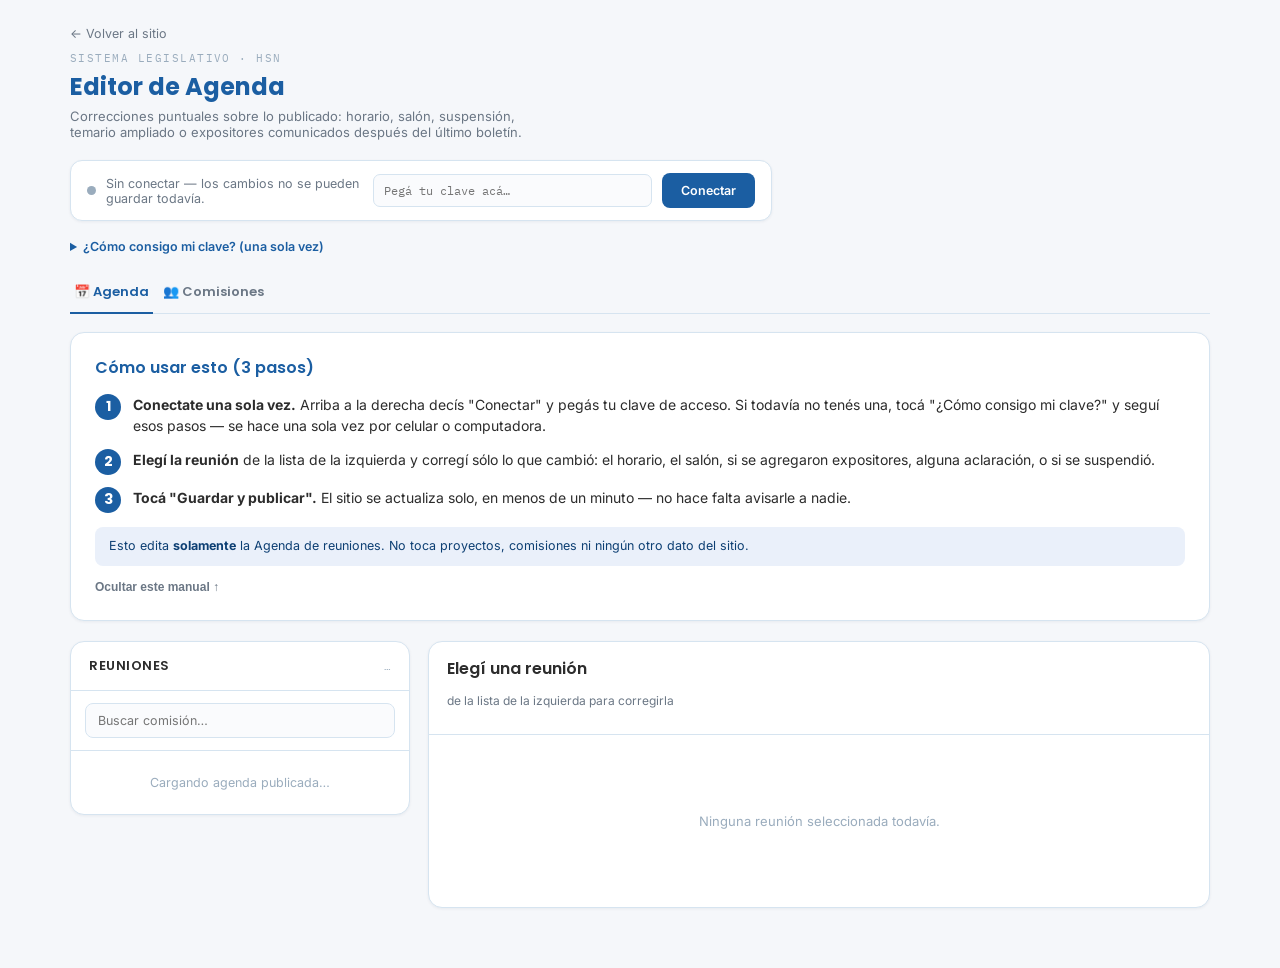
==== commit 75371a91: "fix(agenda,editor): enlace corto directo a la ficha, reintento ante 503 al cargar comisiones, tilde " ====
--- a/editor.html
+++ b/editor.html
@@ -308,6 +308,30 @@
   });
 }
 
+/* raw.githubusercontent.com a veces devuelve un 503 pasajero ante ráfagas
+   de pedidos simultáneos (como los 2-3 fetch en paralelo de cada pestaña) --
+   reintenta con espera creciente antes de darse por vencido. */
+function fetchJsonConReintento(url, opts){
+  opts = opts || {};
+  var intentos = opts.intentos || 3;
+  var espera = 500;
+  function esperar(ms){ return new Promise(function(res){setTimeout(res, ms)}); }
+  function intentar(n){
+    return fetch(url, {cache:'no-store'})
+      .then(function(r){
+        if(r.ok)return r.json();
+        if(r.status===404 && 'fallback' in opts)return opts.fallback;
+        var err = new Error((url.split('/').pop())+': error '+r.status);
+        throw err;
+      })
+      .catch(function(err){
+        if(n>=intentos)throw err;
+        return esperar(espera*n).then(function(){return intentar(n+1)});
+      });
+  }
+  return intentar(1);
+}
+
 /* ── Conexión (token guardado sólo en este navegador) ── */
 function token(){ return localStorage.getItem(TOKEN_KEY) || ''; }
 function setConn(state, text){
@@ -375,8 +399,8 @@
 /* ── Carga de datos publicados (lectura pública, sin token) ── */
 function cargarDatos(){
   Promise.all([
-    fetch(RAW_BASE + 'data/agenda.json', {cache:'no-store'}).then(function(r){return r.ok?r.json():{reuniones:[]}}),
-    fetch(RAW_BASE + 'data/agenda_overrides.json', {cache:'no-store'}).then(function(r){return r.ok?r.json():{overrides:[]}})
+    fetchJsonConReintento(RAW_BASE + 'data/agenda.json', {fallback:{reuniones:[]}}),
+    fetchJsonConReintento(RAW_BASE + 'data/agenda_overrides.json', {fallback:{overrides:[]}})
   ]).then(function(res){
     var agenda = res[0];
     reuniones = (agenda && agenda.reuniones) || [];
@@ -695,9 +719,9 @@
   document.getElementById('clist').innerHTML = '<div class="list-empty">Cargando comisiones publicadas…</div>';
   var miCarga = ++comisionesCargaId;
   Promise.all([
-    fetch(RAW_BASE + 'data/comisiones.json', {cache:'no-store'}).then(function(r){if(!r.ok)throw new Error('comisiones.json '+r.status);return r.json()}),
-    fetch(RAW_BASE + 'data/dpp_cambios.json', {cache:'no-store'}).then(function(r){if(!r.ok)throw new Error('dpp_cambios.json '+r.status);return r.json()}),
-    fetch(RAW_BASE + 'data/senadores.json', {cache:'no-store'}).then(function(r){if(!r.ok)throw new Error('senadores.json '+r.status);return r.json()})
+    fetchJsonConReintento(RAW_BASE + 'data/comisiones.json'),
+    fetchJsonConReintento(RAW_BASE + 'data/dpp_cambios.json'),
+    fetchJsonConReintento(RAW_BASE + 'data/senadores.json')
   ]).then(function(res){
     if(miCarga!==comisionesCargaId)return; // superada por una carga más nueva
     comisionesBase = res[0] || [];
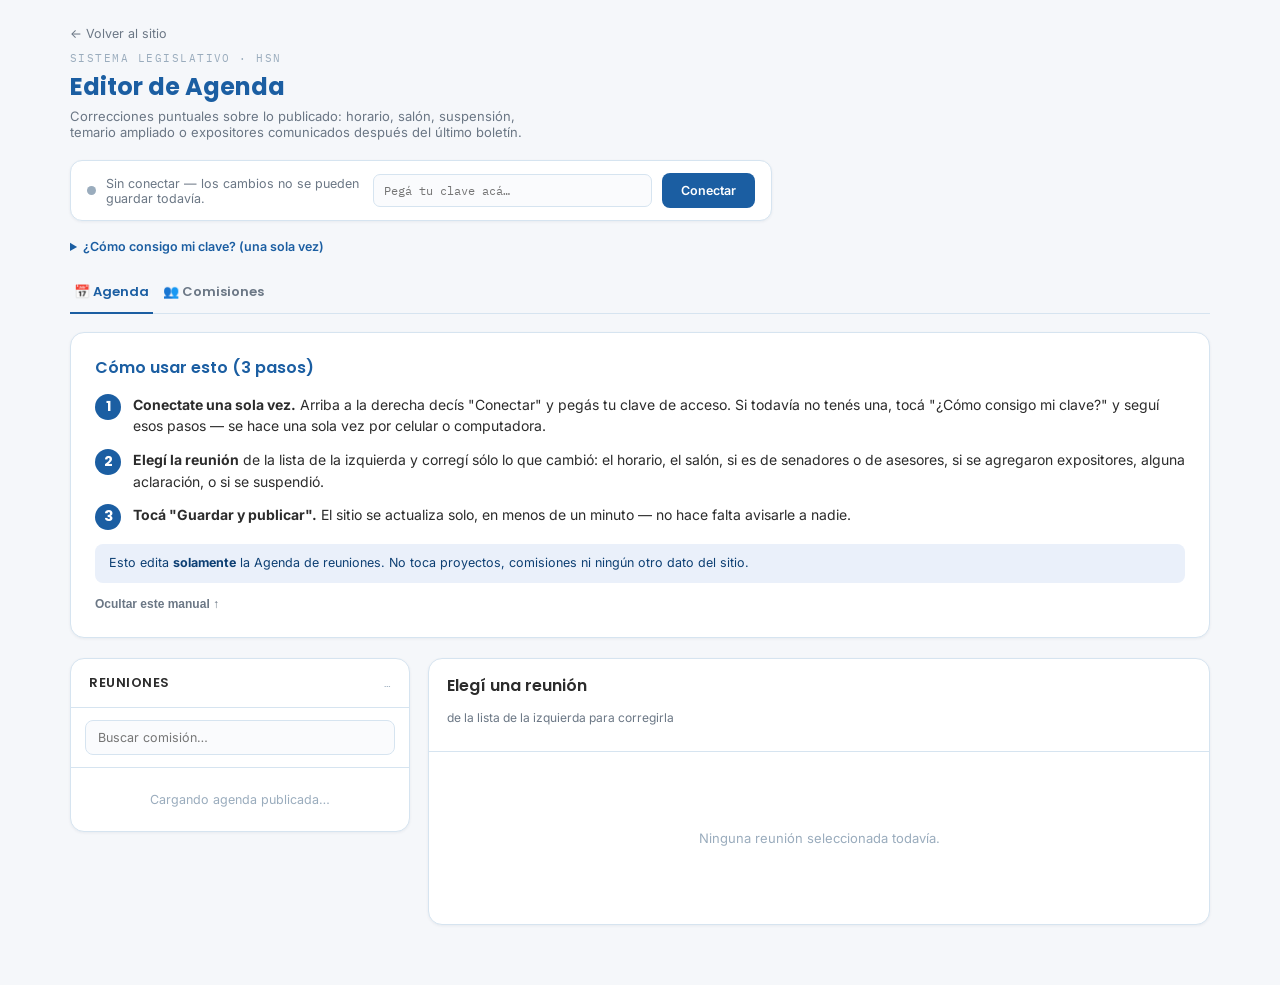
==== commit 9708cc42: "feat(agenda): permite corregir si una reunión es de senadores o de asesores - construir_agenda() apl" ====
--- a/editor.html
+++ b/editor.html
@@ -203,7 +203,7 @@
       <h2>Cómo usar esto (3 pasos)</h2>
       <ol class="manual-steps">
         <li><span class="manual-num">1</span><div><b>Conectate una sola vez.</b> Arriba a la derecha decís "Conectar" y pegás tu clave de acceso. Si todavía no tenés una, tocá "¿Cómo consigo mi clave?" y seguí esos pasos — se hace una sola vez por celular o computadora.</div></li>
-        <li><span class="manual-num">2</span><div><b>Elegí la reunión</b> de la lista de la izquierda y corregí sólo lo que cambió: el horario, el salón, si se agregaron expositores, alguna aclaración, o si se suspendió.</div></li>
+        <li><span class="manual-num">2</span><div><b>Elegí la reunión</b> de la lista de la izquierda y corregí sólo lo que cambió: el horario, el salón, si es de senadores o de asesores, si se agregaron expositores, alguna aclaración, o si se suspendió.</div></li>
         <li><span class="manual-num">3</span><div><b>Tocá "Guardar y publicar".</b> El sitio se actualiza solo, en menos de un minuto — no hace falta avisarle a nadie.</div></li>
       </ol>
       <div class="manual-note">Esto edita <b>solamente</b> la Agenda de reuniones. No toca proyectos, comisiones ni ningún otro dato del sitio.</div>
@@ -519,12 +519,19 @@
   var salonOpts = '<option value="">(sin cambio — '+esc(r.salon||'?')+')</option>'
     + salones.map(function(s){return '<option value="'+esc(s)+'"'+(o.salon_nuevo===s?' selected':'')+'>'+esc(titleCase(s))+'</option>'}).join('');
 
+  var TIPO_LABEL = {senadores:'Reunión de senadores', asesores:'Reunión de asesores', bicameral:'Reunión bicameral'};
+  var tipoActual = r.tipo || 'senadores';
+  var tipoOpts = '<option value="">(sin cambio — '+esc(TIPO_LABEL[tipoActual]||tipoActual)+')</option>'
+    + Object.keys(TIPO_LABEL).map(function(t){return '<option value="'+t+'"'+(o.tipo_nuevo===t?' selected':'')+'>'+TIPO_LABEL[t]+'</option>'}).join('');
+
   document.getElementById('editor-body').innerHTML =
     '<div class="field-grid">'
     +'<div class="field"><label>Hora <span class="was">— publicada: '+esc(r.hora)+'</span></label>'
     +'<input type="time" id="f-hora" value="'+esc(o.hora_nueva||'')+'"></div>'
     +'<div class="field"><label>Salón <span class="was">— publicado: '+esc(titleCase(r.salon||'?'))+'</span></label>'
     +'<select id="f-salon">'+salonOpts+'</select></div>'
+    +'<div class="field span2"><label>Tipo de reunión <span class="was">— errores comunes: el boletín a veces mezcla filas y una reunión de asesores queda cargada como de senadores</span></label>'
+    +'<select id="f-tipo">'+tipoOpts+'</select></div>'
     +'<div class="field span2"><label>Expositores agregados después del boletín</label>'
     +'<textarea id="f-exp" placeholder="Ej.: Lic. Nombre Apellido, cargo…">'+esc(o.expositores_extra||'')+'</textarea>'
     +'<span class="field-hint">Se agrega debajo de lo publicado, no lo reemplaza.</span></div>'
@@ -544,7 +551,7 @@
     +'</div>';
 
   document.getElementById('susp-row').classList.toggle('danger-active', !!o.suspendida);
-  ['f-hora','f-salon','f-exp','f-nota','f-susp'].forEach(function(id){
+  ['f-hora','f-salon','f-tipo','f-exp','f-nota','f-susp'].forEach(function(id){
     document.getElementById(id).addEventListener('input', actualizarDiff);
     document.getElementById(id).addEventListener('change', function(){
       if(id==='f-susp')document.getElementById('susp-row').classList.toggle('danger-active', this.checked);
@@ -560,6 +567,7 @@
   return {
     hora_nueva: document.getElementById('f-hora').value || null,
     salon_nuevo: document.getElementById('f-salon').value || null,
+    tipo_nuevo: document.getElementById('f-tipo').value || null,
     expositores_extra: document.getElementById('f-exp').value.trim() || null,
     nota: document.getElementById('f-nota').value.trim() || null,
     suspendida: document.getElementById('f-susp').checked
@@ -568,9 +576,11 @@
 
 function actualizarDiff(){
   var r = seleccion, f = leerFormulario();
+  var TIPO_LABEL = {senadores:'Reunión de senadores', asesores:'Reunión de asesores', bicameral:'Reunión bicameral'};
   var rows = [];
   if(f.hora_nueva && f.hora_nueva!==r.hora)rows.push(diffRow('hora', r.hora, f.hora_nueva));
   if(f.salon_nuevo && f.salon_nuevo!==r.salon)rows.push(diffRow('salón', titleCase(r.salon), titleCase(f.salon_nuevo)));
+  if(f.tipo_nuevo && f.tipo_nuevo!==(r.tipo||'senadores'))rows.push(diffRow('tipo', TIPO_LABEL[r.tipo]||r.tipo, TIPO_LABEL[f.tipo_nuevo]));
   if(f.expositores_extra)rows.push('<div class="diff-row"><span class="k">expositores</span><span class="diff-new">+ texto agregado</span></div>');
   if(f.nota)rows.push('<div class="diff-row"><span class="k">nota</span><span class="diff-new">+ aclaración agregada</span></div>');
   if(f.suspendida)rows.push('<div class="diff-row"><span class="k">estado</span><span class="diff-new" style="color:var(--danger)">&rarr; suspendida</span></div>');
@@ -615,7 +625,7 @@
       localStorage.setItem(AUTOR_KEY, autor);
       nuevos.push({
         fecha: r.fecha, hora: r.hora, comisiones: r.comisiones,
-        hora_nueva: f.hora_nueva, salon_nuevo: f.salon_nuevo,
+        hora_nueva: f.hora_nueva, salon_nuevo: f.salon_nuevo, tipo_nuevo: f.tipo_nuevo,
         expositores_extra: f.expositores_extra, nota: f.nota,
         suspendida: f.suspendida,
         actualizado: new Date().toISOString(),
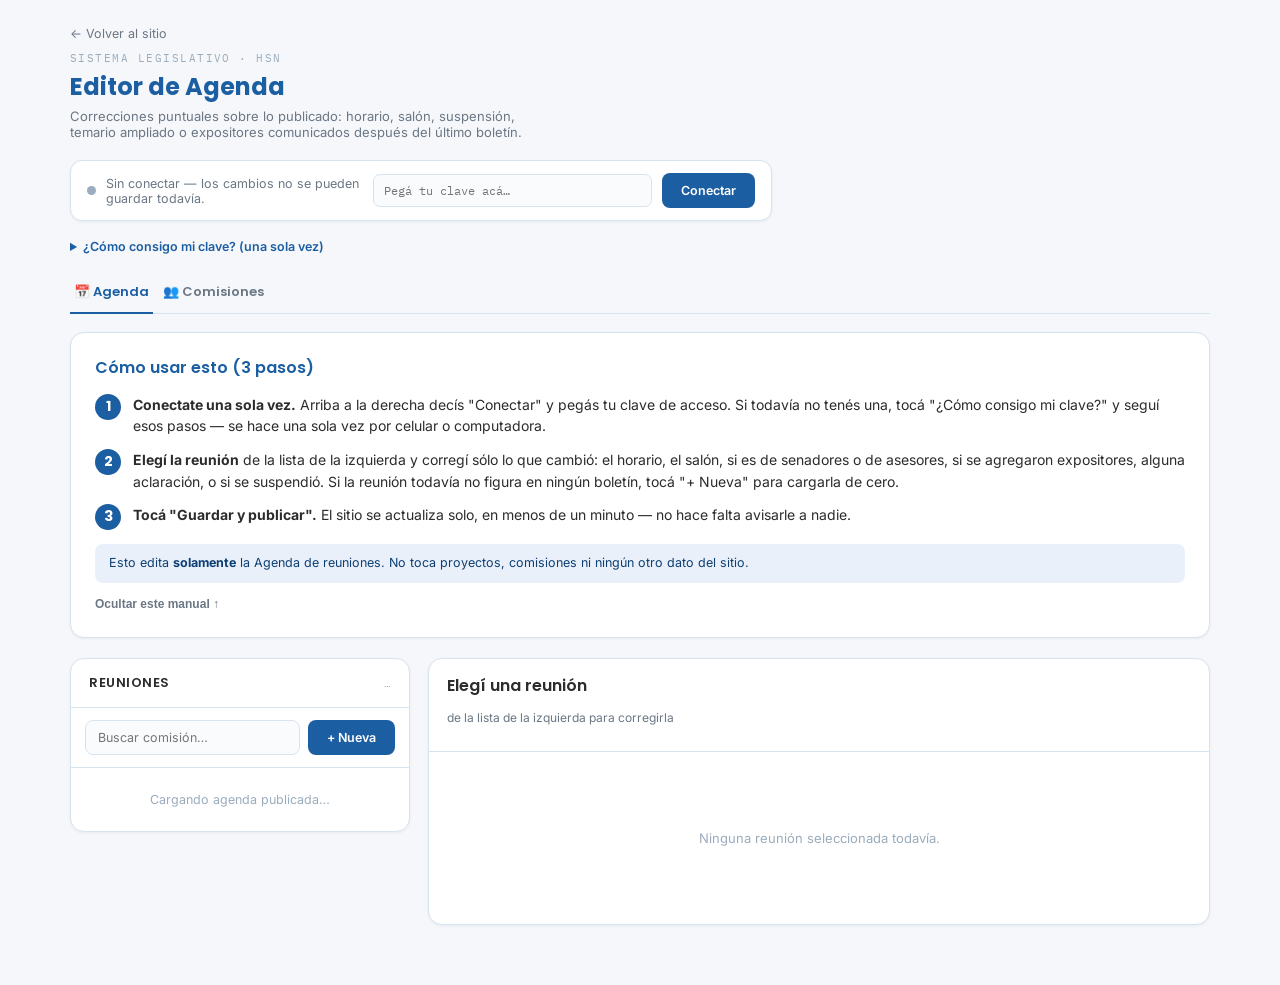
==== commit ab028b57: "feat(editor): permite crear una reunión desde cero y armar el temario eligiendo expedientes de Proye" ====
--- a/editor.html
+++ b/editor.html
@@ -160,6 +160,30 @@
 .accion-panel h3{font-family:'Poppins',sans-serif;font-size:13px;font-weight:600;color:var(--accent);margin:0 0 12px}
 .accion-panel .field{margin-bottom:12px}
 .accion-panel .field:last-of-type{margin-bottom:0}
+
+/* ── Temario: lista + buscador de expedientes ── */
+.temario-list{display:flex;flex-direction:column;gap:6px;margin-bottom:8px}
+.temario-item-row{display:flex;align-items:flex-start;gap:8px;background:var(--surface-2);border:1px solid var(--border);border-radius:8px;padding:8px 10px}
+.temario-item-num{font-family:'IBM Plex Mono',monospace;font-size:11px;font-weight:600;color:var(--accent);flex-shrink:0;white-space:nowrap}
+.temario-item-extracto{font-size:12px;color:var(--text);line-height:1.4;flex:1}
+.temario-item-rm{background:none;border:none;color:var(--text-faint);cursor:pointer;font-size:15px;line-height:1;flex-shrink:0;padding:2px 4px}
+.temario-item-rm:hover{color:var(--danger)}
+.temario-empty{font-size:11.5px;color:var(--text-faint);font-style:italic;padding:4px 2px}
+.temario-search-wrap{position:relative}
+.temario-search-results{border:1px solid var(--border);border-radius:8px;margin-top:4px;max-height:220px;overflow-y:auto;background:var(--surface)}
+.temario-result{width:100%;text-align:left;background:none;border:none;border-bottom:1px solid var(--border);padding:8px 10px;cursor:pointer;display:block;font-family:inherit}
+.temario-result:last-child{border-bottom:none}
+.temario-result:hover{background:var(--surface-2)}
+.temario-result .num{font-family:'IBM Plex Mono',monospace;font-size:10.5px;font-weight:600;color:var(--accent)}
+.temario-result .ext{font-size:11.5px;color:var(--text-muted);display:block;margin-top:2px;line-height:1.35;overflow:hidden;text-overflow:ellipsis;display:-webkit-box;-webkit-line-clamp:2;-webkit-box-orient:vertical}
+.temario-manual-row{display:flex;gap:6px;margin-top:8px}
+.temario-manual-row input{flex:1}
+
+/* ── Selector de comisiones (checklist) ── */
+.com-checklist{max-height:200px;overflow-y:auto;border:1.5px solid var(--border);border-radius:8px;background:var(--surface-2)}
+.com-check-item{display:flex;align-items:center;gap:8px;padding:7px 10px;font-size:12.5px;border-bottom:1px solid var(--border)}
+.com-check-item:last-child{border-bottom:none}
+.com-check-item label{cursor:pointer;flex:1}
 </style>
 </head>
 <body>
@@ -203,7 +227,7 @@
       <h2>Cómo usar esto (3 pasos)</h2>
       <ol class="manual-steps">
         <li><span class="manual-num">1</span><div><b>Conectate una sola vez.</b> Arriba a la derecha decís "Conectar" y pegás tu clave de acceso. Si todavía no tenés una, tocá "¿Cómo consigo mi clave?" y seguí esos pasos — se hace una sola vez por celular o computadora.</div></li>
-        <li><span class="manual-num">2</span><div><b>Elegí la reunión</b> de la lista de la izquierda y corregí sólo lo que cambió: el horario, el salón, si es de senadores o de asesores, si se agregaron expositores, alguna aclaración, o si se suspendió.</div></li>
+        <li><span class="manual-num">2</span><div><b>Elegí la reunión</b> de la lista de la izquierda y corregí sólo lo que cambió: el horario, el salón, si es de senadores o de asesores, si se agregaron expositores, alguna aclaración, o si se suspendió. Si la reunión todavía no figura en ningún boletín, tocá "+ Nueva" para cargarla de cero.</div></li>
         <li><span class="manual-num">3</span><div><b>Tocá "Guardar y publicar".</b> El sitio se actualiza solo, en menos de un minuto — no hace falta avisarle a nadie.</div></li>
       </ol>
       <div class="manual-note">Esto edita <b>solamente</b> la Agenda de reuniones. No toca proyectos, comisiones ni ningún otro dato del sitio.</div>
@@ -217,8 +241,9 @@
           <h2>Reuniones</h2>
           <span class="panel-count" id="rcount">&hellip;</span>
         </div>
-        <div class="search-row">
-          <input type="text" id="rsearch" placeholder="Buscar comisión…">
+        <div class="search-row" style="display:flex;gap:8px;align-items:center">
+          <input type="text" id="rsearch" placeholder="Buscar comisión…" style="flex:1;margin:0">
+          <button class="btn btn-primary" style="white-space:nowrap" onclick="abrirNuevaReunion()">+ Nueva</button>
         </div>
         <div class="rlist" id="rlist"><div class="list-empty">Cargando agenda publicada&hellip;</div></div>
       </div>
@@ -299,6 +324,9 @@
 var overridesIdx = {};    // clave -> override
 var seleccion = null;     // reunión cruda seleccionada
 var overridesSha = null;
+var creandoNueva = false;      // true mientras se completa el formulario de "+ Nueva"
+var temarioItemsActual = [];   // [{numero,extracto}] -- del formulario abierto (editar o crear)
+var PROYECTOS_DATA = null;     // data/proyectos.json, se carga recién al abrir el buscador de expedientes
 
 function claveDe(r){ return (r.fecha||'') + '|' + (r.hora||'') + '|' + (r.comisiones||[]).join(','); }
 
@@ -403,12 +431,22 @@
     fetchJsonConReintento(RAW_BASE + 'data/agenda_overrides.json', {fallback:{overrides:[]}})
   ]).then(function(res){
     var agenda = res[0];
-    reuniones = (agenda && agenda.reuniones) || [];
+    var base = (agenda && agenda.reuniones) || [];
     overridesData = res[1] && res[1].overrides ? res[1] : {overrides:[]};
     overridesIdx = {};
     overridesData.overrides.forEach(function(o){
-      overridesIdx[claveDe(o)] = o;
+      if(!o.nueva)overridesIdx[claveDe(o)] = o;
     });
+    // Reuniones cargadas enteramente desde el editor (sin boletín de origen)
+    // se muestran también en la lista, para poder encontrarlas y corregirlas.
+    var manuales = overridesData.overrides.filter(function(o){return o.nueva}).map(function(o){
+      return {
+        fecha:o.fecha, hora:o.hora, dia:o.dia, comisiones:o.comisiones,
+        salon:o.salon_nuevo, tipo:o.tipo_nuevo||'senadores',
+        boletin_numero:'Cargada a mano', _manualId:o.id
+      };
+    });
+    reuniones = base.concat(manuales);
     renderLista();
   }).catch(function(err){
     document.getElementById('rlist').innerHTML = '<div class="list-empty">No se pudo cargar la agenda publicada. Recargá la página.</div>';
@@ -467,7 +505,9 @@
     grupos[label].forEach(function(r){
       var clave = claveDe(r);
       var o = overridesIdx[clave];
-      var chip = o
+      var chip = r._manualId
+        ? '<span class="chip chip-pend"><span class="chip-dot"></span>Manual</span>'
+        : o
         ? '<span class="chip chip-ok"><span class="chip-dot"></span>Editada</span>'
         : '<span class="chip chip-live"><span class="chip-dot"></span>Publicada</span>';
       var activa = seleccion && claveDe(seleccion)===clave;
@@ -496,7 +536,16 @@
 
 function seleccionar(clave){
   seleccion = reuniones.find(function(r){return claveDe(r)===clave});
+  creandoNueva = false;
   renderLista();
+  if(seleccion && seleccion._manualId){
+    var oManual = overridesData.overrides.find(function(o){return o.id===seleccion._manualId});
+    temarioItemsActual = (oManual && oManual.temario_extra || []).slice();
+    renderEditorNueva(oManual);
+    return;
+  }
+  var o = overridesIdx[claveDe(seleccion)] || {};
+  temarioItemsActual = (o.temario_extra||[]).slice();
   renderEditor();
 }
 
@@ -535,7 +584,10 @@
     +'<div class="field span2"><label>Expositores agregados después del boletín</label>'
     +'<textarea id="f-exp" placeholder="Ej.: Lic. Nombre Apellido, cargo…">'+esc(o.expositores_extra||'')+'</textarea>'
     +'<span class="field-hint">Se agrega debajo de lo publicado, no lo reemplaza.</span></div>'
-    +'<div class="field span2"><label>Aclaración / temario ampliado</label>'
+    +'<div class="field span2"><label>Expedientes agregados al temario</label>'
+    +renderTemarioBuilderHtml()
+    +'<span class="field-hint">Se agregan al temario ya publicado, no lo reemplazan.</span></div>'
+    +'<div class="field span2"><label>Aclaración / otro texto</label>'
     +'<textarea id="f-nota" placeholder="Texto libre que se muestra como aviso arriba del temario…">'+esc(o.nota||'')+'</textarea></div>'
     +'<div class="field span2"><div class="toggle-row" id="susp-row">'
     +'<div><div class="toggle-label">Marcar como suspendida</div>'
@@ -560,6 +612,7 @@
   });
   document.getElementById('btn-cancel').addEventListener('click', function(){ renderEditor(); });
   document.getElementById('btn-save').addEventListener('click', guardar);
+  wireTemarioBuilder(actualizarDiff);
   actualizarDiff();
 }
 
@@ -568,6 +621,7 @@
     hora_nueva: document.getElementById('f-hora').value || null,
     salon_nuevo: document.getElementById('f-salon').value || null,
     tipo_nuevo: document.getElementById('f-tipo').value || null,
+    temario_extra: temarioItemsActual.length ? temarioItemsActual.slice() : null,
     expositores_extra: document.getElementById('f-exp').value.trim() || null,
     nota: document.getElementById('f-nota').value.trim() || null,
     suspendida: document.getElementById('f-susp').checked
@@ -581,6 +635,7 @@
   if(f.hora_nueva && f.hora_nueva!==r.hora)rows.push(diffRow('hora', r.hora, f.hora_nueva));
   if(f.salon_nuevo && f.salon_nuevo!==r.salon)rows.push(diffRow('salón', titleCase(r.salon), titleCase(f.salon_nuevo)));
   if(f.tipo_nuevo && f.tipo_nuevo!==(r.tipo||'senadores'))rows.push(diffRow('tipo', TIPO_LABEL[r.tipo]||r.tipo, TIPO_LABEL[f.tipo_nuevo]));
+  if(f.temario_extra)rows.push('<div class="diff-row"><span class="k">temario</span><span class="diff-new">+ '+f.temario_extra.length+' expediente(s) agregado(s)</span></div>');
   if(f.expositores_extra)rows.push('<div class="diff-row"><span class="k">expositores</span><span class="diff-new">+ texto agregado</span></div>');
   if(f.nota)rows.push('<div class="diff-row"><span class="k">nota</span><span class="diff-new">+ aclaración agregada</span></div>');
   if(f.suspendida)rows.push('<div class="diff-row"><span class="k">estado</span><span class="diff-new" style="color:var(--danger)">&rarr; suspendida</span></div>');
@@ -589,6 +644,118 @@
 }
 function diffRow(k,oldV,newV){
   return '<div class="diff-row"><span class="k">'+esc(k)+'</span><span class="diff-old">'+esc(oldV)+'</span><span class="diff-new">&rarr; '+esc(newV)+'</span></div>';
+}
+
+/* ── Temario: buscador de expedientes (compartido entre editar y crear) ── */
+function cargarProyectosLazy(){
+  if(PROYECTOS_DATA)return Promise.resolve(PROYECTOS_DATA);
+  return fetchJsonConReintento(RAW_BASE + 'data/proyectos.json').then(function(d){
+    PROYECTOS_DATA = d;
+    return d;
+  });
+}
+function expNumero(p){ return p.origen + '-' + p.nro + '/' + String(p.anio).slice(-2); }
+function normBuscar(s){
+  return String(s||'').toUpperCase().normalize('NFD').replace(/[̀-ͯ]/g,'');
+}
+function renderTemarioBuilderHtml(){
+  return '<div id="temario-builder">'
+    +'<div class="temario-list" id="temario-list"></div>'
+    +'<div class="temario-search-wrap">'
+    +'<input type="text" id="temario-search" placeholder="Buscar expediente por n&uacute;mero o texto (ej.: S-123/26, o &ldquo;presupuesto&rdquo;)&hellip;">'
+    +'<div class="temario-search-results" id="temario-search-results" hidden></div>'
+    +'</div>'
+    +'<div class="temario-manual-row">'
+    +'<input type="text" id="temario-manual-num" placeholder="N&uacute;mero (opcional)" style="max-width:140px">'
+    +'<input type="text" id="temario-manual-ext" placeholder="Texto libre, para &iacute;tems sin expediente&hellip;">'
+    +'<button class="btn btn-ghost" type="button" id="temario-manual-add">+ Agregar</button>'
+    +'</div>'
+    +'</div>';
+}
+function renderTemarioLista(){
+  var el = document.getElementById('temario-list');
+  if(!el)return;
+  if(!temarioItemsActual.length){
+    el.innerHTML = '<div class="temario-empty">Sin expedientes agregados todavía.</div>';
+    return;
+  }
+  el.innerHTML = temarioItemsActual.map(function(it,i){
+    return '<div class="temario-item-row">'
+      +(it.numero?'<span class="temario-item-num">'+esc(it.numero)+'</span>':'')
+      +'<span class="temario-item-extracto">'+esc(it.extracto||'')+'</span>'
+      +'<button class="temario-item-rm" type="button" data-i="'+i+'" title="Quitar">&times;</button>'
+      +'</div>';
+  }).join('');
+  el.querySelectorAll('.temario-item-rm').forEach(function(btn){
+    btn.addEventListener('click', function(){
+      temarioItemsActual.splice(parseInt(btn.getAttribute('data-i'),10), 1);
+      renderTemarioLista();
+      if(window.__temarioOnChange)window.__temarioOnChange();
+    });
+  });
+}
+function wireTemarioBuilder(onChange){
+  window.__temarioOnChange = onChange || null;
+  renderTemarioLista();
+  var search = document.getElementById('temario-search');
+  var results = document.getElementById('temario-search-results');
+  var buscando = false;
+  search.addEventListener('input', function(){
+    var q = search.value.trim();
+    if(q.length < 2){ results.hidden = true; results.innerHTML = ''; return; }
+    if(!PROYECTOS_DATA){
+      if(!buscando){
+        buscando = true;
+        results.hidden = false;
+        results.innerHTML = '<div class="temario-result">Cargando expedientes&hellip;</div>';
+        cargarProyectosLazy().then(function(){ buscando = false; search.dispatchEvent(new Event('input')); });
+      }
+      return;
+    }
+    var qn = normBuscar(q);
+    var qNum = q.replace(/\s+/g,'').toUpperCase();
+    var out = [];
+    for(var i=0; i<PROYECTOS_DATA.length && out.length<20; i++){
+      var p = PROYECTOS_DATA[i];
+      var num = expNumero(p);
+      if(num.toUpperCase().indexOf(qNum)>=0 || normBuscar(p.extracto).indexOf(qn)>=0)out.push(p);
+    }
+    if(!out.length){
+      results.innerHTML = '<div class="temario-result">Sin resultados.</div>';
+      results.hidden = false;
+      return;
+    }
+    results.innerHTML = out.map(function(p,i){
+      return '<button type="button" class="temario-result" data-i="'+i+'">'
+        +'<span class="num">'+esc(expNumero(p))+'</span>'
+        +'<span class="ext">'+esc(p.extracto||'')+'</span>'
+        +'</button>';
+    }).join('');
+    results.hidden = false;
+    results.querySelectorAll('.temario-result').forEach(function(btn){
+      var p = out[parseInt(btn.getAttribute('data-i'),10)];
+      btn.addEventListener('click', function(){
+        if(!temarioItemsActual.some(function(it){return it.numero===expNumero(p)})){
+          temarioItemsActual.push({numero: expNumero(p), extracto: p.extracto||''});
+          renderTemarioLista();
+          if(window.__temarioOnChange)window.__temarioOnChange();
+        }
+        search.value = '';
+        results.hidden = true;
+        results.innerHTML = '';
+      });
+    });
+  });
+  document.getElementById('temario-manual-add').addEventListener('click', function(){
+    var num = document.getElementById('temario-manual-num').value.trim();
+    var ext = document.getElementById('temario-manual-ext').value.trim();
+    if(!ext)return;
+    temarioItemsActual.push({numero: num || null, extracto: ext});
+    document.getElementById('temario-manual-num').value = '';
+    document.getElementById('temario-manual-ext').value = '';
+    renderTemarioLista();
+    if(window.__temarioOnChange)window.__temarioOnChange();
+  });
 }
 
 function b64EncodeUtf8(str){
@@ -626,6 +793,7 @@
       nuevos.push({
         fecha: r.fecha, hora: r.hora, comisiones: r.comisiones,
         hora_nueva: f.hora_nueva, salon_nuevo: f.salon_nuevo, tipo_nuevo: f.tipo_nuevo,
+        temario_extra: f.temario_extra,
         expositores_extra: f.expositores_extra, nota: f.nota,
         suspendida: f.suspendida,
         actualizado: new Date().toISOString(),
@@ -666,6 +834,187 @@
   setTimeout(function(){ t.className = 'toast' + (esError?' err':''); }, 4200);
 }
 
+/* ── Agenda: crear una reunión desde cero (sin boletín de origen) ── */
+var DIAS_SEMANA = ['DOMINGO','LUNES','MARTES','MIÉRCOLES','JUEVES','VIERNES','SÁBADO'];
+function diaDeFecha(fechaIso){
+  var d = new Date(fechaIso+'T12:00:00');
+  return DIAS_SEMANA[d.getDay()];
+}
+function comisionRawFromNombre(n){
+  return String(n||'').toUpperCase().replace(/^DE\s+/,'');
+}
+function abrirNuevaReunion(){
+  seleccion = null;
+  creandoNueva = true;
+  temarioItemsActual = [];
+  renderLista();
+  renderEditorNueva(null);
+}
+function renderEditorNueva(existente){
+  var editandoManual = !!(existente && existente.id);
+  document.getElementById('editor-head').innerHTML = editandoManual
+    ? '<div><p class="editor-title">Editar reunión cargada a mano</p><p class="editor-meta">No tiene boletín de origen</p></div>'
+    : '<div><p class="editor-title">Nueva reunión</p><p class="editor-meta">Se carga a mano, sin boletín de origen -- usalo sólo si la reunión todavía no salió en ningún boletín</p></div>';
+
+  var salones = ['AZUL','ILLIA','FRONDIZI - MORENO','EVA PERÓN','C.P.M.'];
+  var salonActual = existente ? existente.salon_nuevo : null;
+  if(salonActual && salones.indexOf(salonActual)<0)salones.unshift(salonActual);
+  var salonOpts = '<option value="">-- Elegir --</option>' + salones.map(function(s){
+    return '<option value="'+esc(s)+'"'+(salonActual===s?' selected':'')+'>'+esc(titleCase(s))+'</option>';
+  }).join('');
+
+  var TIPO_LABEL = {senadores:'Reunión de senadores', asesores:'Reunión de asesores', bicameral:'Reunión bicameral'};
+  var tipoActual = (existente && existente.tipo_nuevo) || 'senadores';
+  var tipoOpts = Object.keys(TIPO_LABEL).map(function(t){
+    return '<option value="'+t+'"'+(t===tipoActual?' selected':'')+'>'+TIPO_LABEL[t]+'</option>';
+  }).join('');
+
+  var fechaIsoVal = '';
+  if(existente && existente.fecha){
+    var p = existente.fecha.split('/'); // DD/MM
+    var anio = new Date().getFullYear();
+    fechaIsoVal = anio+'-'+p[1]+'-'+p[0];
+  }
+
+  document.getElementById('editor-body').innerHTML =
+    '<div class="field-grid">'
+    +'<div class="field"><label>Fecha</label><input type="date" id="nr-fecha" value="'+esc(fechaIsoVal)+'"></div>'
+    +'<div class="field"><label>Hora</label><input type="time" id="nr-hora" value="'+esc(existente?existente.hora:'')+'"></div>'
+    +'<div class="field"><label>Salón</label><select id="nr-salon">'+salonOpts+'</select></div>'
+    +'<div class="field"><label>Tipo de reunión</label><select id="nr-tipo">'+tipoOpts+'</select></div>'
+    +'<div class="field span2"><label>Comisión / comisiones <span class="was">— varias = reunión plenaria</span></label>'
+    +'<div class="com-checklist" id="nr-com-checklist"><div class="list-empty">Cargando comisiones&hellip;</div></div></div>'
+    +'<div class="field span2"><label>Temario</label>'
+    +renderTemarioBuilderHtml()
+    +'</div>'
+    +'<div class="field span2"><label>Expositores / invitados</label>'
+    +'<textarea id="nr-exp" placeholder="Ej.: Lic. Nombre Apellido, cargo…">'+esc(existente?existente.expositores_extra:'')+'</textarea></div>'
+    +'<div class="field span2"><label>Aclaración</label>'
+    +'<textarea id="nr-nota" placeholder="Texto libre, opcional…">'+esc(existente?existente.nota:'')+'</textarea></div>'
+    +'</div>'
+    +'<div class="editor-actions">'
+    +'<span class="save-status" id="save-status"></span>'
+    +'<button class="btn btn-ghost" id="btn-cancel">Cancelar</button>'
+    +'<button class="btn btn-primary" id="btn-save" disabled>'+(editandoManual?'Guardar cambios':'Crear y publicar')+'</button>'
+    +'</div>';
+
+  wireTemarioBuilder(null);
+  document.getElementById('btn-cancel').addEventListener('click', function(){
+    creandoNueva = false;
+    seleccion = null;
+    renderLista();
+    renderEditor();
+  });
+  document.getElementById('btn-save').addEventListener('click', function(){ guardarNuevaReunion(existente); });
+  ['nr-fecha','nr-hora'].forEach(function(id){
+    document.getElementById(id).addEventListener('input', validarNuevaReunion);
+  });
+
+  if(!comisionesCargadas)cargarDatosComisiones();
+  renderComChecklistNueva(existente ? existente.comisiones : null);
+}
+function renderComChecklistNueva(marcadas){
+  var el = document.getElementById('nr-com-checklist');
+  if(!el)return;
+  if(!comisionesCargadas){ el.innerHTML = '<div class="list-empty">Cargando comisiones&hellip;</div>'; return; }
+  var marcadasSet = {};
+  (marcadas||[]).forEach(function(c){ marcadasSet[String(c).toUpperCase()] = true; });
+  var coms = comisionesBase.slice().sort(function(a,b){return a.nombre.localeCompare(b.nombre)});
+  el.innerHTML = coms.map(function(c,i){
+    var raw = comisionRawFromNombre(c.nombre);
+    var checked = marcadasSet[raw];
+    return '<div class="com-check-item"><input type="checkbox" id="nr-com-'+i+'" value="'+esc(c.nombre)+'"'+(checked?' checked':'')+'>'
+      +'<label for="nr-com-'+i+'">'+esc(titleCase(c.nombre))+'</label></div>';
+  }).join('');
+  el.querySelectorAll('input[type=checkbox]').forEach(function(cb){ cb.addEventListener('change', validarNuevaReunion); });
+  validarNuevaReunion();
+}
+function validarNuevaReunion(){
+  var fechaEl = document.getElementById('nr-fecha'), horaEl = document.getElementById('nr-hora');
+  if(!fechaEl)return;
+  var comChecked = document.querySelectorAll('#nr-com-checklist input:checked').length;
+  document.getElementById('btn-save').disabled = !(fechaEl.value && horaEl.value && comChecked>0);
+}
+function guardarNuevaReunion(existente){
+  if(!token()){
+    mostrarToast('Conectate primero (arriba a la derecha) para poder guardar.', true);
+    return;
+  }
+  var fechaIso = document.getElementById('nr-fecha').value; // YYYY-MM-DD
+  var hora = document.getElementById('nr-hora').value;
+  var salon = document.getElementById('nr-salon').value || null;
+  var tipo = document.getElementById('nr-tipo').value || 'senadores';
+  var comisionesSel = Array.from(document.querySelectorAll('#nr-com-checklist input:checked')).map(function(cb){
+    return comisionRawFromNombre(cb.value);
+  });
+  var expositores = document.getElementById('nr-exp').value.trim() || null;
+  var nota = document.getElementById('nr-nota').value.trim() || null;
+
+  var partes = fechaIso.split('-'); // YYYY-MM-DD
+  var fecha = partes[2]+'/'+partes[1];
+  var anio2 = partes[0].slice(-2);
+  var dia = diaDeFecha(fechaIso);
+
+  var statusEl = document.getElementById('save-status');
+  var btn = document.getElementById('btn-save');
+  btn.disabled = true;
+  statusEl.textContent = 'Guardando…';
+  statusEl.className = 'save-status';
+
+  var headers = {Authorization:'Bearer '+token(), Accept:'application/vnd.github+json'};
+
+  fetch(API_BASE + 'data/agenda_overrides.json', {headers:headers, cache:'no-store'})
+    .then(function(resp){
+      if(!resp.ok)throw new Error('No se pudo leer el archivo actual (' + resp.status + ')');
+      return resp.json();
+    })
+    .then(function(file){
+      var actual = JSON.parse(b64DecodeUtf8(file.content.replace(/\n/g,'')));
+      var autor = localStorage.getItem(AUTOR_KEY) || prompt('¿Tu nombre? (para dejar registro de quién cargó esto)') || 'Sin identificar';
+      localStorage.setItem(AUTOR_KEY, autor);
+      var id = (existente && existente.id) || ('manual_' + Date.now());
+      actual.overrides = (actual.overrides||[]).filter(function(o){ return o.id!==id; });
+      actual.overrides.push({
+        nueva: true,
+        id: id,
+        fecha: fecha, hora: hora, dia: dia,
+        comisiones: comisionesSel,
+        salon_nuevo: salon, tipo_nuevo: tipo,
+        temario_extra: temarioItemsActual.length ? temarioItemsActual.slice() : null,
+        expositores_extra: expositores, nota: nota,
+        suspendida: false,
+        boletin_numero: 'manual/'+anio2,
+        actualizado: new Date().toISOString(),
+        actualizado_por: autor
+      });
+      var contenido = JSON.stringify(actual, null, 2) + '\n';
+      var comsTxt = comisionesSel.map(titleCase).join(' · ');
+      return fetch(API_BASE + 'data/agenda_overrides.json', {
+        method:'PUT', headers: Object.assign({'Content-Type':'application/json'}, headers),
+        body: JSON.stringify({
+          message: 'Editor de agenda: ' + (existente?'edita':'crea') + ' reunión manual ' + comsTxt + ' (' + fecha + ' ' + hora + ')',
+          content: b64EncodeUtf8(contenido),
+          sha: file.sha,
+          branch: 'main'
+        })
+      });
+    })
+    .then(function(resp){
+      if(!resp.ok)return resp.json().then(function(e){throw new Error(e.message||('Error ' + resp.status))});
+      statusEl.textContent = 'Guardado.';
+      statusEl.className = 'save-status ok';
+      mostrarToast('Guardado — el sitio se actualiza solo en menos de un minuto.', false);
+      creandoNueva = false;
+      cargarDatos();
+    })
+    .catch(function(err){
+      statusEl.textContent = 'No se pudo guardar: ' + err.message;
+      statusEl.className = 'save-status err';
+      mostrarToast('No se pudo guardar. ' + err.message, true);
+    })
+    .finally(function(){ btn.disabled = false; });
+}
+
 /* ══════════════════════════ COMISIONES ══════════════════════════════ */
 var comisionesCargadas = false;
 var comisionesBase = [];   // data/comisiones.json crudo
@@ -740,6 +1089,12 @@
     rosterPorComision = construirDppState(dppCambiosData.cambios || []);
     comisionesCargadas = true;
     renderListaComisiones();
+    if(document.getElementById('nr-com-checklist')){
+      var marcadas = seleccion && seleccion._manualId
+        ? (overridesData.overrides.find(function(o){return o.id===seleccion._manualId})||{}).comisiones
+        : null;
+      renderComChecklistNueva(marcadas);
+    }
   }).catch(function(err){
     if(miCarga!==comisionesCargaId)return;
     document.getElementById('clist').innerHTML = '<div class="list-empty">No se pudieron cargar las comisiones ('+esc(err.message)+'). Recargá la página.</div>';
